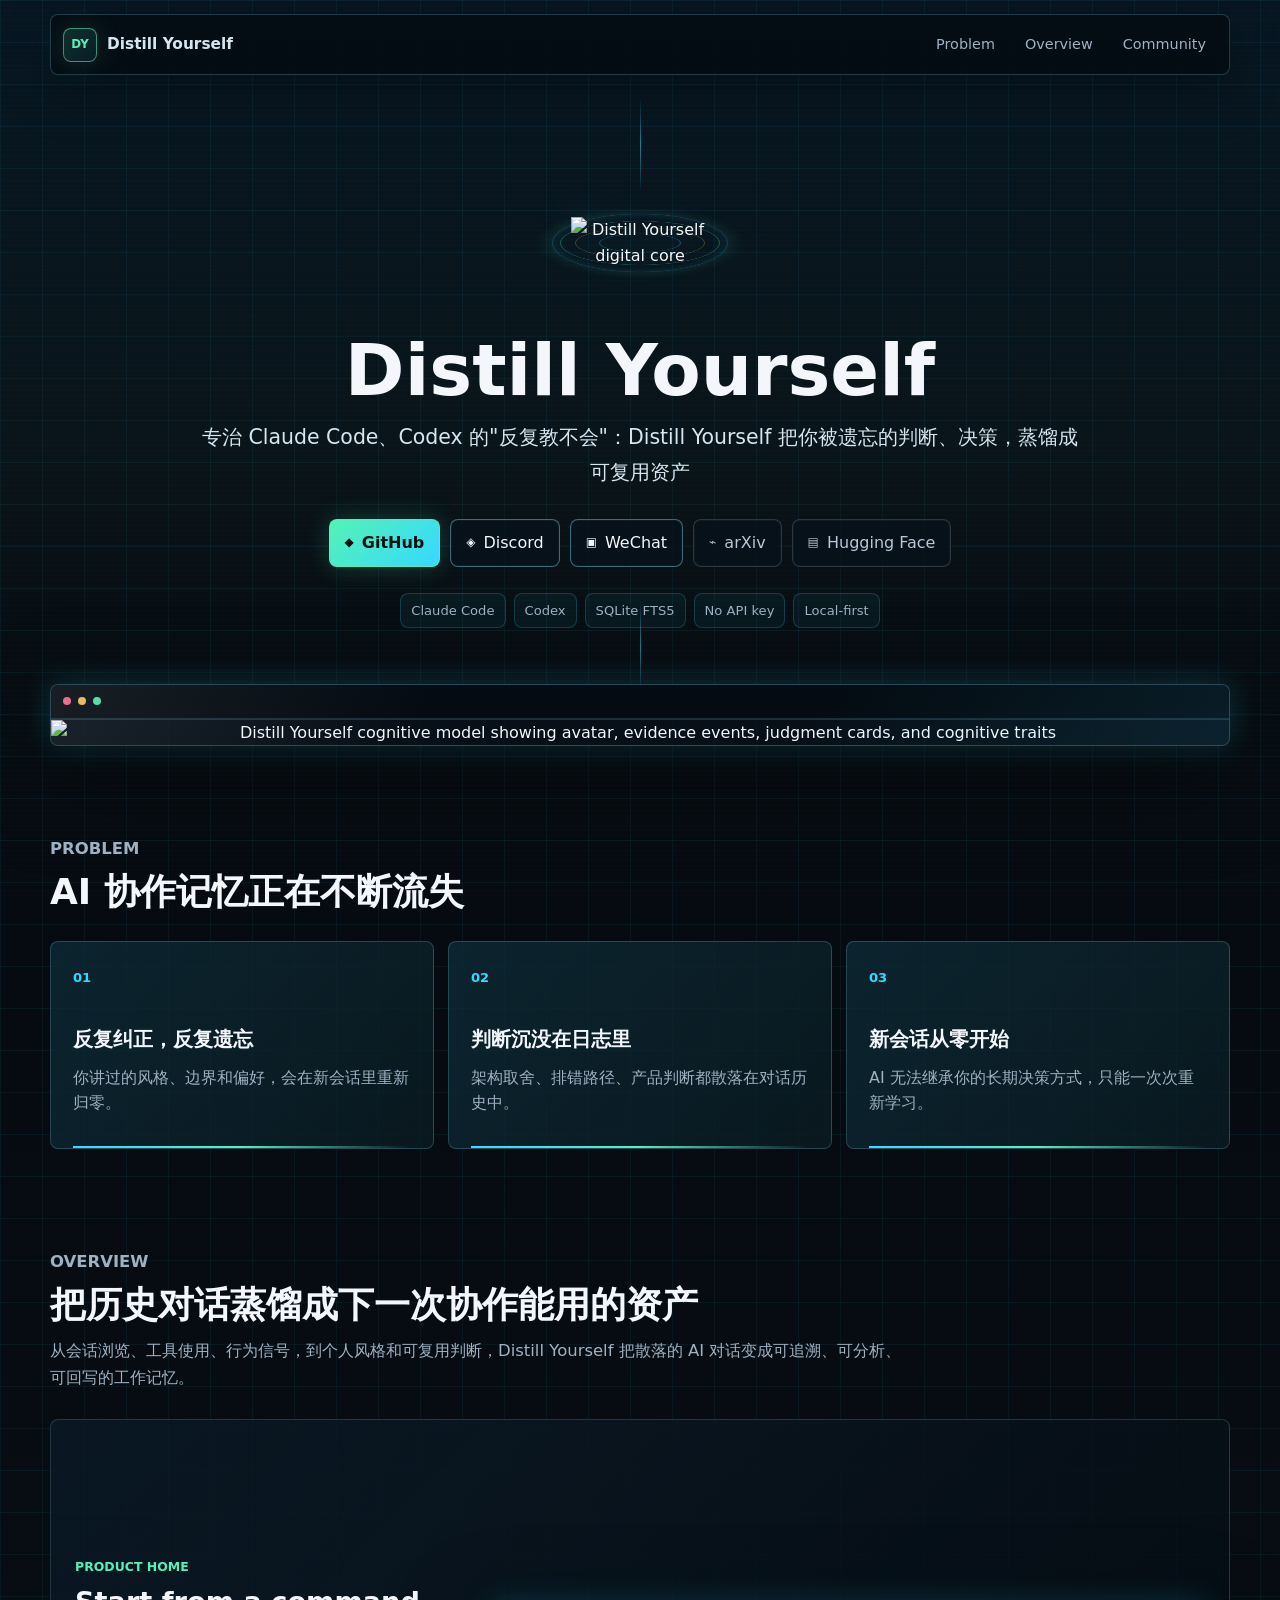
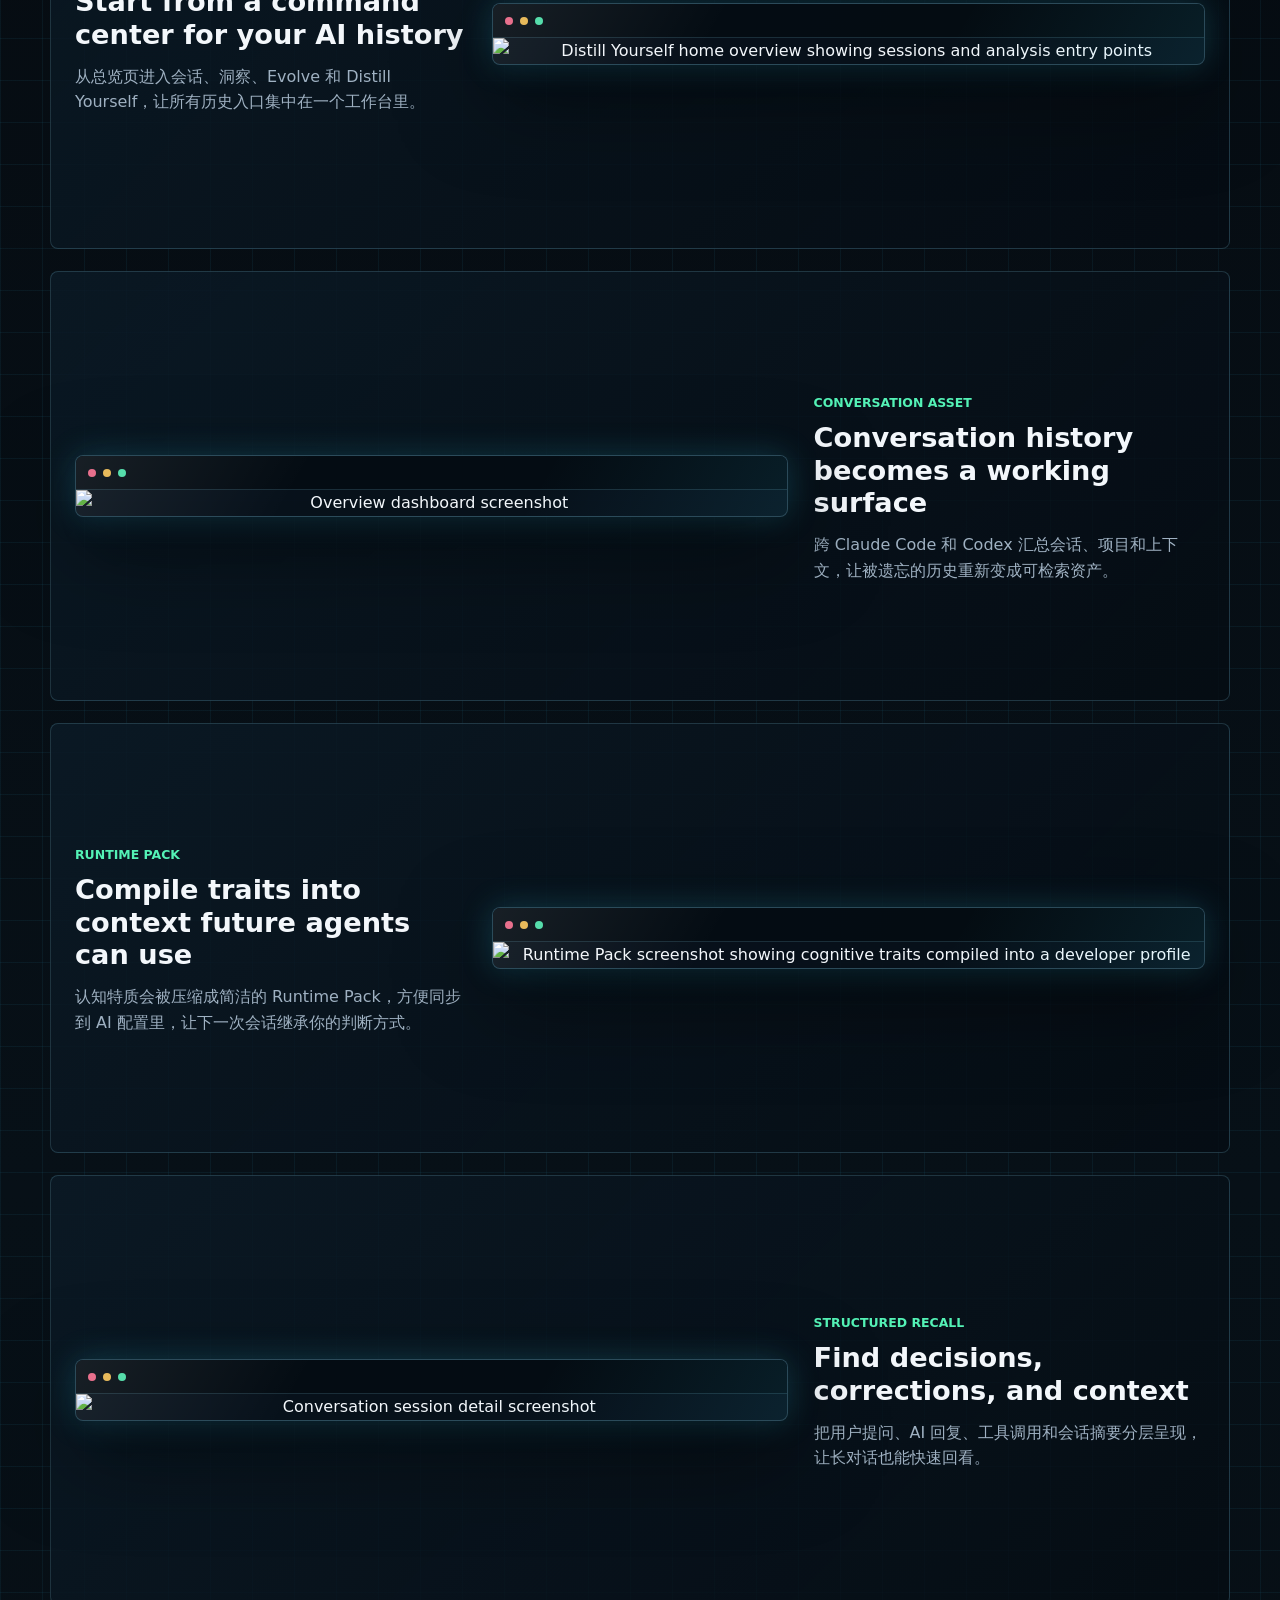
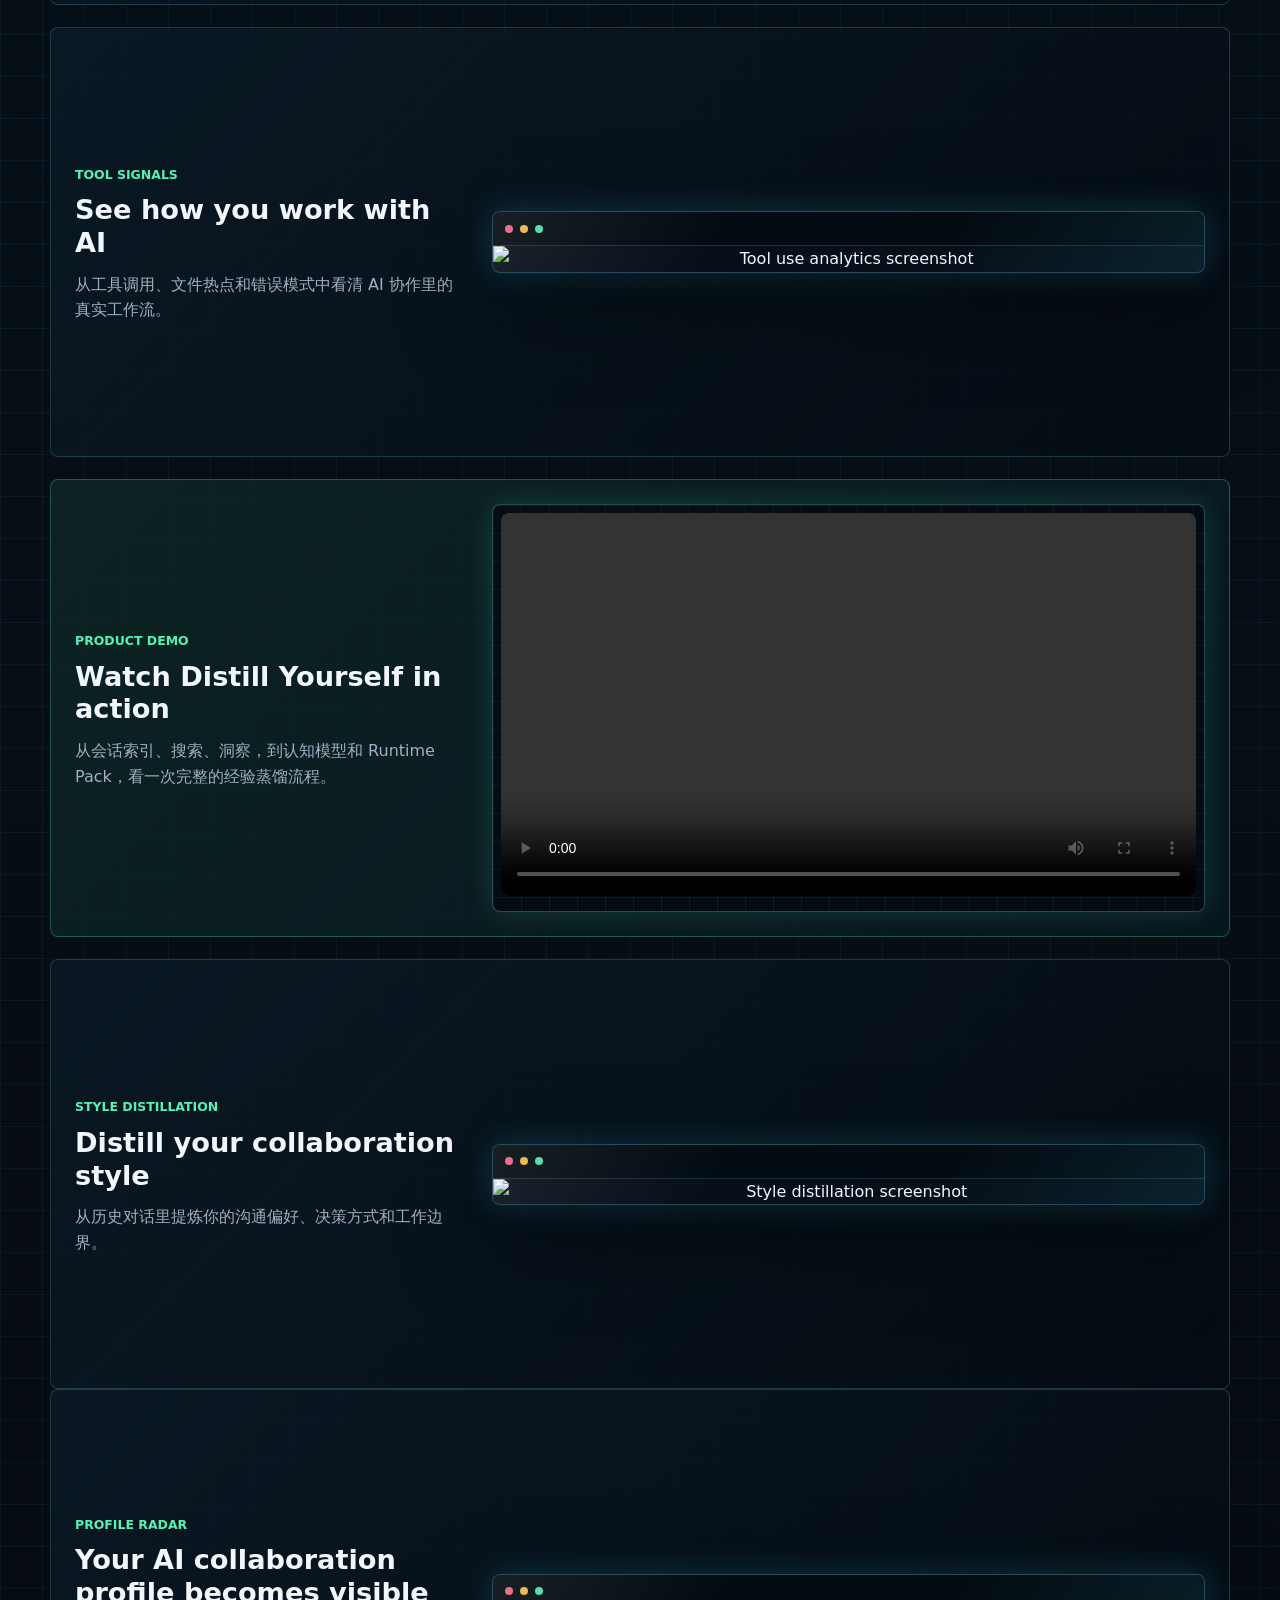
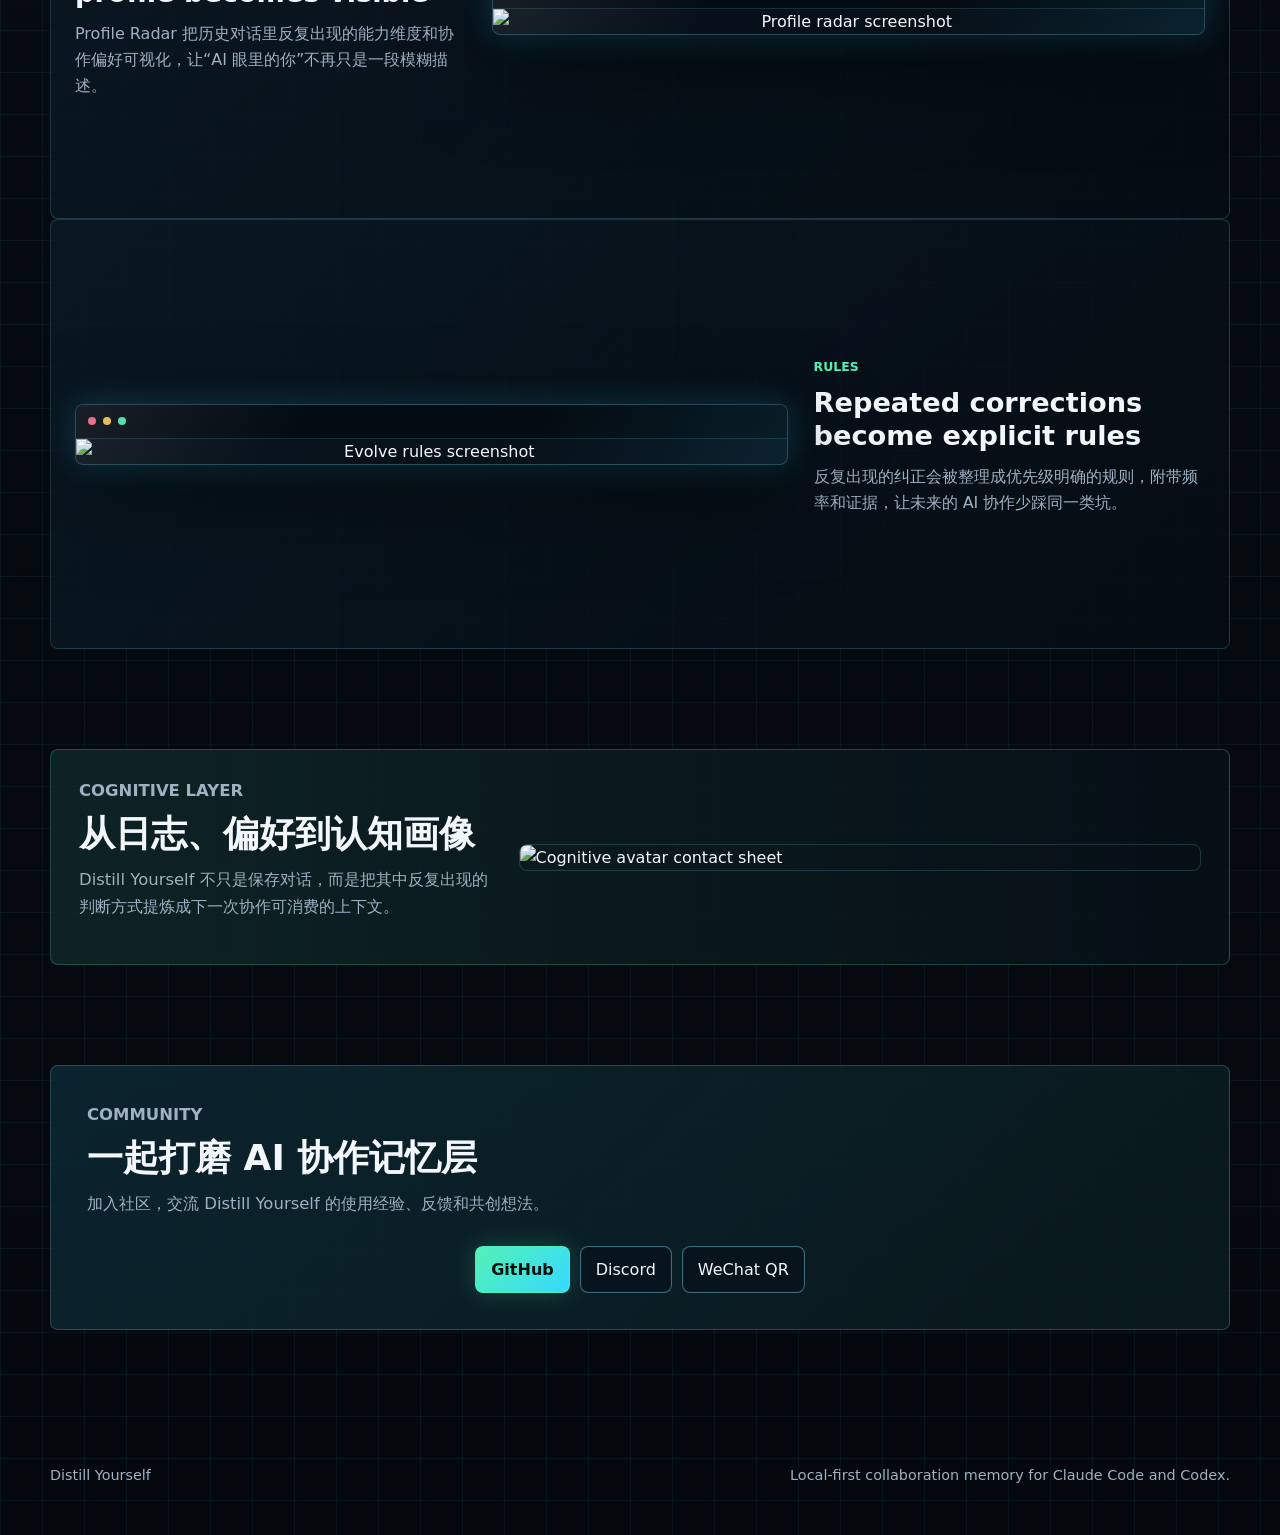
==== site/index.html @ 86263184 "project_page_with_demo" ====
<!doctype html>
<html lang="zh-CN">
<head>
  <meta charset="utf-8">
  <meta name="viewport" content="width=device-width, initial-scale=1">
  <meta name="description" content="Distill Yourself turns forgotten Claude Code and Codex conversations into reusable judgment, decisions, and collaboration memory.">
  <title>Distill Yourself</title>
  <link rel="stylesheet" href="styles.css">
</head>
<body>
  <div class="page-shell">
    <header class="site-header" aria-label="Primary navigation">
      <a class="brand-lockup" href="#top" aria-label="Distill Yourself home">
        <span class="brand-mark">DY</span>
        <span>Distill Yourself</span>
      </a>
      <nav class="nav-links" aria-label="Page sections">
        <a href="#problem">Problem</a>
        <a href="#overview">Overview</a>
        <a href="#community">Community</a>
      </nav>
    </header>

    <main id="top">
      <section class="hero-section" aria-labelledby="hero-title">
        <div class="hero-core">
          <div class="core-ring" aria-hidden="true">
            <span></span>
            <span></span>
            <span></span>
          </div>
          <img class="hero-emblem" src="assets/digital.png" alt="Distill Yourself digital core" decoding="async">
        </div>

        <h1 id="hero-title">Distill Yourself</h1>
        <p class="hero-subtitle">
          专治 Claude Code、Codex 的&quot;反复教不会&quot;：Distill Yourself 把你被遗忘的判断、决策，蒸馏成可复用资产
        </p>

        <div class="hero-actions" aria-label="Project links">
          <a class="action-btn primary" href="https://github.com/QuantaAlpha/Distill_Yourself" target="_blank" rel="noreferrer">
            <span class="btn-icon" aria-hidden="true">◆</span>
            GitHub
          </a>
          <a class="action-btn" href="https://discord.gg/KDyuer49t" target="_blank" rel="noreferrer">
            <span class="btn-icon" aria-hidden="true">◈</span>
            Discord
          </a>
          <button class="action-btn" type="button" data-open-wechat>
            <span class="btn-icon" aria-hidden="true">▣</span>
            WeChat
          </button>
          <button class="action-btn muted" type="button" data-coming-soon="arXiv">
            <span class="btn-icon" aria-hidden="true">⌁</span>
            arXiv
          </button>
          <button class="action-btn muted" type="button" data-coming-soon="Hugging Face">
            <span class="btn-icon" aria-hidden="true">▤</span>
            Hugging Face
          </button>
        </div>

        <div class="signal-tags" aria-label="Project highlights">
          <span>Claude Code</span>
          <span>Codex</span>
          <span>SQLite FTS5</span>
          <span>No API key</span>
          <span>Local-first</span>
        </div>
      </section>

      <section class="hero-preview" aria-label="Cognitive model screenshot">
        <button class="screen-frame large-screen" type="button" data-lightbox="assets/twin-cognitive-model.png" aria-label="Open cognitive model screenshot">
          <span class="window-bar" aria-hidden="true"><i></i><i></i><i></i></span>
          <img src="assets/twin-cognitive-model.png" alt="Distill Yourself cognitive model showing avatar, evidence events, judgment cards, and cognitive traits" decoding="async">
        </button>
      </section>

      <section id="problem" class="section-block problem-section" aria-labelledby="problem-title">
        <div class="section-heading">
          <p class="eyebrow">Problem</p>
          <h2 id="problem-title">AI 协作记忆正在不断流失</h2>
        </div>
        <div class="problem-grid">
          <article class="problem-card">
            <span class="card-index">01</span>
            <h3>反复纠正，反复遗忘</h3>
            <p>你讲过的风格、边界和偏好，会在新会话里重新归零。</p>
          </article>
          <article class="problem-card">
            <span class="card-index">02</span>
            <h3>判断沉没在日志里</h3>
            <p>架构取舍、排错路径、产品判断都散落在对话历史中。</p>
          </article>
          <article class="problem-card">
            <span class="card-index">03</span>
            <h3>新会话从零开始</h3>
            <p>AI 无法继承你的长期决策方式，只能一次次重新学习。</p>
          </article>
        </div>
      </section>

      <section id="overview" class="section-block overview-section" aria-labelledby="overview-title">
        <div class="section-heading wide-heading">
          <p class="eyebrow">Overview</p>
          <h2 id="overview-title">把历史对话蒸馏成下一次协作能用的资产</h2>
          <p>从会话浏览、工具使用、行为信号，到个人风格和可复用判断，Distill Yourself 把散落的 AI 对话变成可追溯、可分析、可回写的工作记忆。</p>
        </div>

        <div class="showcase-stack">
          <article class="showcase-item">
            <div class="showcase-copy">
              <span class="feature-kicker">Product Home</span>
              <h3>Start from a command center for your AI history</h3>
              <p>从总览页进入会话、洞察、Evolve 和 Distill Yourself，让所有历史入口集中在一个工作台里。</p>
            </div>
            <button class="screen-frame" type="button" data-lightbox="assets/home.png" aria-label="Open product home screenshot">
              <span class="window-bar" aria-hidden="true"><i></i><i></i><i></i></span>
              <img src="assets/home.png" alt="Distill Yourself home overview showing sessions and analysis entry points" loading="lazy" decoding="async">
            </button>
          </article>

          <article class="showcase-item reverse">
            <div class="showcase-copy">
              <span class="feature-kicker">Conversation Asset</span>
              <h3>Conversation history becomes a working surface</h3>
              <p>跨 Claude Code 和 Codex 汇总会话、项目和上下文，让被遗忘的历史重新变成可检索资产。</p>
            </div>
            <button class="screen-frame" type="button" data-lightbox="assets/overview.png" aria-label="Open overview screenshot">
              <span class="window-bar" aria-hidden="true"><i></i><i></i><i></i></span>
              <img src="assets/overview.png" alt="Overview dashboard screenshot" loading="lazy" decoding="async">
            </button>
          </article>

          <article class="showcase-item">
            <div class="showcase-copy">
              <span class="feature-kicker">Runtime Pack</span>
              <h3>Compile traits into context future agents can use</h3>
              <p>认知特质会被压缩成简洁的 Runtime Pack，方便同步到 AI 配置里，让下一次会话继承你的判断方式。</p>
            </div>
            <button class="screen-frame" type="button" data-lightbox="assets/twin-runtime-pack.png" aria-label="Open runtime pack screenshot">
              <span class="window-bar" aria-hidden="true"><i></i><i></i><i></i></span>
              <img src="assets/twin-runtime-pack.png" alt="Runtime Pack screenshot showing cognitive traits compiled into a developer profile" loading="lazy" decoding="async">
            </button>
          </article>

          <article class="showcase-item reverse">
            <div class="showcase-copy">
              <span class="feature-kicker">Structured Recall</span>
              <h3>Find decisions, corrections, and context</h3>
              <p>把用户提问、AI 回复、工具调用和会话摘要分层呈现，让长对话也能快速回看。</p>
            </div>
            <button class="screen-frame" type="button" data-lightbox="assets/session.jpg" aria-label="Open conversation session screenshot">
              <span class="window-bar" aria-hidden="true"><i></i><i></i><i></i></span>
              <img src="assets/session.jpg" alt="Conversation session detail screenshot" loading="lazy" decoding="async">
            </button>
          </article>

          <article class="showcase-item">
            <div class="showcase-copy">
              <span class="feature-kicker">Tool Signals</span>
              <h3>See how you work with AI</h3>
              <p>从工具调用、文件热点和错误模式中看清 AI 协作里的真实工作流。</p>
            </div>
            <button class="screen-frame" type="button" data-lightbox="assets/tool_use.png" aria-label="Open tool use screenshot">
              <span class="window-bar" aria-hidden="true"><i></i><i></i><i></i></span>
              <img src="assets/tool_use.png" alt="Tool use analytics screenshot" loading="lazy" decoding="async">
            </button>
          </article>

          <article class="showcase-item video-showcase">
            <div class="showcase-copy">
              <span class="feature-kicker">Product Demo</span>
              <h3>Watch Distill Yourself in action</h3>
              <p>从会话索引、搜索、洞察，到认知模型和 Runtime Pack，看一次完整的经验蒸馏流程。</p>
            </div>
            <div class="video-frame" aria-label="Distill Yourself product demo video">
              <video controls preload="metadata" playsinline>
                <source src="assets/demo.mp4" type="video/mp4">
                Your browser does not support the video tag.
              </video>
            </div>
          </article>

          <article class="showcase-item">
            <div class="showcase-copy">
              <span class="feature-kicker">Style Distillation</span>
              <h3>Distill your collaboration style</h3>
              <p>从历史对话里提炼你的沟通偏好、决策方式和工作边界。</p>
            </div>
            <button class="screen-frame" type="button" data-lightbox="assets/style.png" aria-label="Open style screenshot">
              <span class="window-bar" aria-hidden="true"><i></i><i></i><i></i></span>
              <img src="assets/style.png" alt="Style distillation screenshot" loading="lazy" decoding="async">
            </button>
          </article>
        </div>

          <article class="showcase-item">
            <div class="showcase-copy">
              <span class="feature-kicker">Profile Radar</span>
              <h3>Your AI collaboration profile becomes visible</h3>
              <p>Profile Radar 把历史对话里反复出现的能力维度和协作偏好可视化，让“AI 眼里的你”不再只是一段模糊描述。</p>
            </div>
            <button class="screen-frame" type="button" data-lightbox="assets/profile-radar.png" aria-label="Open profile radar screenshot">
              <span class="window-bar" aria-hidden="true"><i></i><i></i><i></i></span>
              <img src="assets/profile-radar.png" alt="Profile radar screenshot" loading="lazy" decoding="async">
            </button>
          </article>

          <article class="showcase-item reverse">
            <div class="showcase-copy">
              <span class="feature-kicker">Rules</span>
              <h3>Repeated corrections become explicit rules</h3>
              <p>反复出现的纠正会被整理成优先级明确的规则，附带频率和证据，让未来的 AI 协作少踩同一类坑。</p>
            </div>
            <button class="screen-frame" type="button" data-lightbox="assets/evolve-rules.png" aria-label="Open evolve rules screenshot">
              <span class="window-bar" aria-hidden="true"><i></i><i></i><i></i></span>
              <img src="assets/evolve-rules.png" alt="Evolve rules screenshot" loading="lazy" decoding="async">
            </button>
          </article>
      </section>

      <section class="section-block cognitive-strip" aria-label="Cognitive model visual strip">
        <div class="strip-copy">
          <p class="eyebrow">Cognitive Layer</p>
          <h2>从日志、偏好到认知画像</h2>
          <p>Distill Yourself 不只是保存对话，而是把其中反复出现的判断方式提炼成下一次协作可消费的上下文。</p>
        </div>
        <img src="assets/persona-contact-sheet.png" alt="Cognitive avatar contact sheet" loading="lazy" decoding="async">
      </section>

      <section id="community" class="section-block community-section" aria-labelledby="community-title">
        <div class="section-heading">
          <p class="eyebrow">Community</p>
          <h2 id="community-title">一起打磨 AI 协作记忆层</h2>
          <p>加入社区，交流 Distill Yourself 的使用经验、反馈和共创想法。</p>
        </div>
        <div class="community-actions">
          <a class="action-btn primary" href="https://github.com/QuantaAlpha/Distill_Yourself" target="_blank" rel="noreferrer">GitHub</a>
          <a class="action-btn" href="https://discord.gg/KDyuer49t" target="_blank" rel="noreferrer">Discord</a>
          <button class="action-btn" type="button" data-open-wechat>WeChat QR</button>
        </div>
      </section>
    </main>

    <footer class="site-footer">
      <span>Distill Yourself</span>
      <span>Local-first collaboration memory for Claude Code and Codex.</span>
    </footer>
  </div>

  <div class="modal-backdrop" data-modal="wechat" hidden>
    <div class="modal-card" role="dialog" aria-modal="true" aria-labelledby="wechat-title">
      <button class="modal-close" type="button" data-close-modal aria-label="Close WeChat QR">×</button>
      <h2 id="wechat-title">WeChat Community</h2>
      <p>扫码加入社区，交流 Distill Yourself 的使用经验、反馈和共创想法。</p>
      <img src="assets/wechat.png" alt="WeChat community QR code" loading="lazy" decoding="async">
    </div>
  </div>

  <div class="modal-backdrop" data-modal="lightbox" hidden>
    <div class="lightbox-card" role="dialog" aria-modal="true" aria-label="Screenshot preview">
      <button class="modal-close" type="button" data-close-modal aria-label="Close preview">×</button>
      <img data-lightbox-image alt="">
    </div>
  </div>

  <div class="toast" role="status" aria-live="polite" hidden></div>

  <script src="script.js"></script>
</body>
</html>
---- site/styles.css ----
:root {
  color-scheme: dark;
  --bg: #05080d;
  --bg-2: #081119;
  --panel: rgba(8, 18, 28, 0.82);
  --panel-strong: rgba(10, 24, 36, 0.94);
  --line: rgba(142, 224, 255, 0.22);
  --line-strong: rgba(142, 224, 255, 0.42);
  --text: #f3f7fb;
  --muted: #9fb1c2;
  --soft: #d6e5ef;
  --cyan: #35d9ff;
  --green: #54f2b6;
  --amber: #ffc857;
  --blue: #66a6ff;
  --violet: #a892ff;
  --danger: #ff6f91;
  --shadow-cyan: 0 0 32px rgba(53, 217, 255, 0.22);
  --shadow-green: 0 0 28px rgba(84, 242, 182, 0.16);
}

* {
  box-sizing: border-box;
}

html {
  scroll-behavior: smooth;
}

body {
  min-height: 100vh;
  margin: 0;
  background:
    linear-gradient(rgba(53, 217, 255, 0.06) 1px, transparent 1px),
    linear-gradient(90deg, rgba(53, 217, 255, 0.06) 1px, transparent 1px),
    linear-gradient(180deg, rgba(8, 30, 46, 0.62), transparent 38rem),
    linear-gradient(180deg, var(--bg), #071017 44%, #05080d);
  background-size: 42px 42px, 42px 42px, auto, auto;
  color: var(--text);
  font-family: Inter, ui-sans-serif, system-ui, -apple-system, BlinkMacSystemFont, "Segoe UI", sans-serif;
  font-size: 16px;
  line-height: 1.6;
  letter-spacing: 0;
  overflow-x: hidden;
}

body::before {
  content: "";
  position: fixed;
  inset: 0;
  pointer-events: none;
  background:
    linear-gradient(180deg, transparent, rgba(84, 242, 182, 0.07), transparent),
    repeating-linear-gradient(180deg, rgba(255, 255, 255, 0.025) 0, rgba(255, 255, 255, 0.025) 1px, transparent 1px, transparent 5px);
  opacity: 0.42;
  mix-blend-mode: screen;
}

a {
  color: inherit;
  text-decoration: none;
}

button,
input,
textarea {
  font: inherit;
}

button {
  color: inherit;
}

img {
  display: block;
  max-width: 100%;
}

.page-shell {
  position: relative;
  width: min(1180px, calc(100% - 40px));
  margin: 0 auto;
}

.site-header {
  position: sticky;
  top: 14px;
  z-index: 20;
  display: flex;
  align-items: center;
  justify-content: space-between;
  gap: 18px;
  min-height: 58px;
  margin: 14px 0 22px;
  padding: 10px 12px;
  border: 1px solid var(--line);
  border-radius: 8px;
  background: rgba(4, 10, 16, 0.76);
  box-shadow: 0 18px 50px rgba(0, 0, 0, 0.28);
  backdrop-filter: blur(18px);
}

.brand-lockup {
  display: inline-flex;
  align-items: center;
  gap: 10px;
  min-width: 0;
  color: var(--soft);
  font-size: 0.96rem;
  font-weight: 700;
}

.brand-mark {
  display: inline-grid;
  place-items: center;
  width: 34px;
  height: 34px;
  border: 1px solid rgba(84, 242, 182, 0.55);
  border-radius: 8px;
  color: var(--green);
  background: linear-gradient(135deg, rgba(84, 242, 182, 0.16), rgba(53, 217, 255, 0.08));
  box-shadow: var(--shadow-green);
  font-size: 0.74rem;
}

.nav-links {
  display: flex;
  align-items: center;
  justify-content: flex-end;
  gap: 8px;
  flex-wrap: wrap;
}

.nav-links a {
  padding: 7px 10px;
  border: 1px solid transparent;
  border-radius: 8px;
  color: var(--muted);
  font-size: 0.9rem;
}

.nav-links a:hover,
.nav-links a:focus-visible {
  color: var(--text);
  border-color: var(--line);
  background: rgba(53, 217, 255, 0.08);
  outline: none;
}

.hero-section {
  position: relative;
  display: grid;
  justify-items: center;
  padding: 68px 0 34px;
  text-align: center;
}

.hero-section::before,
.hero-section::after {
  content: "";
  position: absolute;
  left: 50%;
  width: 1px;
  height: 96px;
  background: linear-gradient(180deg, transparent, var(--cyan), transparent);
  opacity: 0.55;
}

.hero-section::before {
  top: 0;
}

.hero-section::after {
  bottom: -34px;
}

.hero-core {
  position: relative;
  display: grid;
  place-items: center;
  width: 176px;
  height: 156px;
  margin-bottom: 14px;
}

.core-ring,
.core-ring span {
  position: absolute;
  inset: 0;
  border: 1px solid rgba(53, 217, 255, 0.24);
  border-radius: 50%;
}

.core-ring {
  transform: rotateX(68deg);
  box-shadow: inset 0 0 18px rgba(53, 217, 255, 0.14), 0 0 24px rgba(84, 242, 182, 0.16);
}

.core-ring span:nth-child(1) {
  inset: 18px 7px;
  border-color: rgba(84, 242, 182, 0.3);
}

.core-ring span:nth-child(2) {
  inset: 36px 22px;
  border-color: rgba(255, 200, 87, 0.24);
}

.core-ring span:nth-child(3) {
  inset: 52px 46px;
  border-color: rgba(53, 217, 255, 0.34);
}

.hero-emblem {
  position: relative;
  z-index: 2;
  width: 138px;
  height: auto;
  filter: drop-shadow(0 0 20px rgba(53, 217, 255, 0.22));
}

.eyebrow,
.feature-kicker {
  margin: 0;
  color: var(--green);
  font-size: 0.78rem;
  font-weight: 800;
  text-transform: uppercase;
}

h1,
h2,
h3,
p {
  margin-top: 0;
}

h1 {
  max-width: 980px;
  margin-bottom: 14px;
  font-size: 4.5rem;
  line-height: 0.98;
  font-weight: 850;
  letter-spacing: 0;
}

.hero-subtitle {
  width: min(880px, 100%);
  margin: 0 auto 28px;
  color: var(--soft);
  font-size: 1.28rem;
  line-height: 1.75;
}

.hero-actions,
.community-actions {
  display: flex;
  justify-content: center;
  gap: 10px;
  flex-wrap: wrap;
  width: 100%;
}

.action-btn {
  display: inline-flex;
  align-items: center;
  justify-content: center;
  gap: 8px;
  min-height: 44px;
  padding: 10px 15px;
  border: 1px solid var(--line-strong);
  border-radius: 8px;
  background: rgba(8, 18, 28, 0.74);
  color: var(--text);
  box-shadow: 0 0 0 1px rgba(255, 255, 255, 0.03) inset;
  cursor: pointer;
  transition: transform 160ms ease, border-color 160ms ease, background 160ms ease, box-shadow 160ms ease;
}

.action-btn:hover,
.action-btn:focus-visible {
  transform: translateY(-1px);
  border-color: rgba(84, 242, 182, 0.72);
  background: rgba(12, 31, 43, 0.92);
  box-shadow: var(--shadow-cyan);
  outline: none;
}

.action-btn.primary {
  border-color: rgba(84, 242, 182, 0.72);
  color: #04110d;
  background: linear-gradient(135deg, var(--green), var(--cyan));
  box-shadow: 0 0 24px rgba(84, 242, 182, 0.22);
  font-weight: 800;
}

.action-btn.muted {
  color: #b8c8d6;
  border-color: rgba(159, 177, 194, 0.24);
}

.btn-icon {
  color: currentColor;
  font-size: 0.75rem;
}

.signal-tags {
  display: flex;
  justify-content: center;
  gap: 8px;
  flex-wrap: wrap;
  margin-top: 26px;
}

.signal-tags span {
  padding: 6px 10px;
  border: 1px solid rgba(53, 217, 255, 0.2);
  border-radius: 8px;
  color: var(--muted);
  background: rgba(53, 217, 255, 0.05);
  font-size: 0.82rem;
}

.hero-preview {
  position: relative;
  margin: 22px auto 90px;
}

.screen-frame {
  position: relative;
  display: block;
  width: 100%;
  padding: 0;
  overflow: hidden;
  border: 1px solid rgba(142, 224, 255, 0.28);
  border-radius: 8px;
  background: var(--panel);
  box-shadow: 0 28px 90px rgba(0, 0, 0, 0.52), var(--shadow-cyan);
  cursor: zoom-in;
}

.screen-frame::before {
  content: "";
  position: absolute;
  inset: 0;
  z-index: 1;
  pointer-events: none;
  background: linear-gradient(120deg, rgba(255, 255, 255, 0.08), transparent 32%, transparent 64%, rgba(53, 217, 255, 0.09));
}

.screen-frame img {
  width: 100%;
  height: auto;
}

.large-screen img {
  border-top: 1px solid rgba(142, 224, 255, 0.16);
}

.window-bar {
  display: flex;
  align-items: center;
  gap: 7px;
  height: 34px;
  padding: 0 12px;
  border-bottom: 1px solid rgba(142, 224, 255, 0.16);
  background: rgba(4, 12, 18, 0.9);
}

.window-bar i {
  width: 8px;
  height: 8px;
  border-radius: 50%;
  background: var(--danger);
  opacity: 0.9;
}

.window-bar i:nth-child(2) {
  background: var(--amber);
}

.window-bar i:nth-child(3) {
  background: var(--green);
}

.section-block {
  position: relative;
  margin-bottom: 100px;
}

.section-heading {
  max-width: 760px;
  margin-bottom: 28px;
}

.section-heading.wide-heading {
  max-width: 860px;
}

.section-heading h2,
.strip-copy h2 {
  margin: 8px 0 12px;
  color: var(--text);
  font-size: 2.25rem;
  line-height: 1.18;
  letter-spacing: 0;
}

.section-heading p,
.strip-copy p {
  color: var(--muted);
  font-size: 1.03rem;
}

.problem-grid {
  display: grid;
  grid-template-columns: repeat(3, minmax(0, 1fr));
  gap: 14px;
}

.problem-card {
  position: relative;
  min-height: 208px;
  padding: 22px;
  border: 1px solid var(--line);
  border-radius: 8px;
  background:
    linear-gradient(135deg, rgba(53, 217, 255, 0.1), rgba(84, 242, 182, 0.04)),
    rgba(8, 18, 28, 0.74);
  overflow: hidden;
}

.problem-card::after {
  content: "";
  position: absolute;
  left: 22px;
  right: 22px;
  bottom: 0;
  height: 2px;
  background: linear-gradient(90deg, var(--cyan), var(--green), transparent);
}

.card-index {
  color: var(--cyan);
  font-size: 0.82rem;
  font-weight: 900;
}

.problem-card h3 {
  margin: 38px 0 12px;
  color: var(--text);
  font-size: 1.24rem;
  line-height: 1.25;
}

.problem-card p {
  margin: 0;
  color: var(--muted);
}

.showcase-stack {
  display: grid;
  gap: 22px;
}

.showcase-item {
  display: grid;
  grid-template-columns: minmax(260px, 0.78fr) minmax(0, 1.42fr);
  align-items: center;
  gap: 26px;
  min-height: 430px;
  padding: 24px;
  border: 1px solid rgba(142, 224, 255, 0.18);
  border-radius: 8px;
  background: linear-gradient(135deg, rgba(11, 26, 38, 0.86), rgba(5, 12, 19, 0.78));
}

.showcase-item.reverse {
  grid-template-columns: minmax(0, 1.42fr) minmax(260px, 0.78fr);
}

.showcase-item.reverse .showcase-copy {
  order: 2;
}

.showcase-item.reverse .screen-frame {
  order: 1;
}

.showcase-copy h3 {
  margin: 8px 0 12px;
  color: var(--text);
  font-size: 1.7rem;
  line-height: 1.2;
  letter-spacing: 0;
}

.showcase-copy p {
  margin: 0;
  color: var(--muted);
  font-size: 1rem;
}

.video-frame {
  position: relative;
  aspect-ratio: 16 / 9;
  border: 1px solid rgba(142, 224, 255, 0.28);
  border-radius: 8px;
  padding: 8px;
  background:
    linear-gradient(rgba(53, 217, 255, 0.08) 1px, transparent 1px),
    linear-gradient(90deg, rgba(53, 217, 255, 0.08) 1px, transparent 1px),
    rgba(4, 10, 16, 0.82);
  background-size: 28px 28px, 28px 28px, auto;
  box-shadow: var(--shadow-green);
}

.video-frame video {
  width: 100%;
  height: 100%;
  border-radius: 8px;
  background: #000;
  object-fit: contain;
}

.video-showcase {
  border-color: rgba(84, 242, 182, 0.28);
  background:
    linear-gradient(135deg, rgba(84, 242, 182, 0.1), rgba(53, 217, 255, 0.05)),
    rgba(5, 12, 19, 0.86);
}

.cognitive-strip {
  display: grid;
  grid-template-columns: minmax(0, 0.75fr) minmax(0, 1.25fr);
  align-items: center;
  gap: 30px;
  padding: 28px;
  border: 1px solid rgba(84, 242, 182, 0.24);
  border-radius: 8px;
  background:
    linear-gradient(90deg, rgba(84, 242, 182, 0.09), transparent),
    rgba(7, 16, 24, 0.86);
}

.cognitive-strip img {
  width: 100%;
  border: 1px solid rgba(142, 224, 255, 0.18);
  border-radius: 8px;
}

.community-section {
  padding: 36px;
  border: 1px solid rgba(142, 224, 255, 0.22);
  border-radius: 8px;
  background:
    linear-gradient(135deg, rgba(53, 217, 255, 0.12), rgba(84, 242, 182, 0.06)),
    rgba(5, 12, 19, 0.88);
}

.site-footer {
  display: flex;
  justify-content: space-between;
  gap: 16px;
  flex-wrap: wrap;
  padding: 34px 0 48px;
  color: var(--muted);
  font-size: 0.9rem;
}

.modal-backdrop {
  position: fixed;
  inset: 0;
  z-index: 80;
  display: grid;
  place-items: center;
  padding: 22px;
  background: rgba(2, 6, 10, 0.82);
  backdrop-filter: blur(14px);
}

.modal-backdrop[hidden] {
  display: none;
}

.modal-card,
.lightbox-card {
  position: relative;
  width: min(420px, 100%);
  max-height: calc(100vh - 44px);
  padding: 24px;
  border: 1px solid rgba(142, 224, 255, 0.35);
  border-radius: 8px;
  background: var(--panel-strong);
  box-shadow: 0 30px 90px rgba(0, 0, 0, 0.62), var(--shadow-cyan);
  overflow: auto;
}

.modal-card h2 {
  margin: 0 44px 8px 0;
  font-size: 1.4rem;
}

.modal-card p {
  color: var(--muted);
}

.modal-card img {
  width: min(260px, 100%);
  margin: 18px auto 0;
  border-radius: 8px;
}

.lightbox-card {
  width: min(1120px, 100%);
  padding: 14px;
}

.lightbox-card img {
  width: 100%;
  max-height: calc(100vh - 96px);
  object-fit: contain;
  border-radius: 8px;
}

.modal-close {
  position: absolute;
  top: 12px;
  right: 12px;
  display: grid;
  place-items: center;
  width: 34px;
  height: 34px;
  border: 1px solid rgba(142, 224, 255, 0.25);
  border-radius: 8px;
  background: rgba(255, 255, 255, 0.04);
  cursor: pointer;
}

.modal-close:hover,
.modal-close:focus-visible {
  border-color: var(--green);
  outline: none;
}

.toast {
  position: fixed;
  right: 22px;
  bottom: 22px;
  z-index: 100;
  max-width: min(360px, calc(100% - 44px));
  padding: 12px 14px;
  border: 1px solid rgba(84, 242, 182, 0.35);
  border-radius: 8px;
  background: rgba(5, 16, 22, 0.96);
  color: var(--soft);
  box-shadow: var(--shadow-green);
}

.toast[hidden] {
  display: none;
}

@media (max-width: 980px) {
  .page-shell {
    width: min(100% - 28px, 760px);
  }

  h1 {
    font-size: 3.3rem;
  }

  .hero-subtitle {
    font-size: 1.12rem;
  }

  .problem-grid,
  .cognitive-strip,
  .showcase-item,
  .showcase-item.reverse {
    grid-template-columns: 1fr;
  }

  .showcase-item.reverse .showcase-copy,
  .showcase-item.reverse .screen-frame {
    order: initial;
  }

  .showcase-item {
    min-height: auto;
  }

}

@media (max-width: 680px) {
  body {
    font-size: 15px;
  }

  .page-shell {
    width: min(100% - 20px, 520px);
  }

  .site-header {
    position: relative;
    top: auto;
    align-items: flex-start;
    flex-direction: column;
  }

  .nav-links {
    width: 100%;
    justify-content: flex-start;
  }

  .hero-section {
    padding-top: 34px;
  }

  .hero-core {
    width: 142px;
    height: 126px;
  }

  .hero-emblem {
    width: 112px;
  }

  h1 {
    font-size: 2.55rem;
  }

  .hero-subtitle {
    font-size: 1rem;
    line-height: 1.68;
  }

  .action-btn {
    width: 100%;
  }

  .hero-preview {
    margin-bottom: 64px;
  }

  .section-block {
    margin-bottom: 68px;
  }

  .section-heading h2,
  .strip-copy h2 {
    font-size: 1.72rem;
  }

  .showcase-item,
  .community-section,
  .cognitive-strip {
    padding: 18px;
  }

  .showcase-copy h3 {
    font-size: 1.34rem;
  }
}
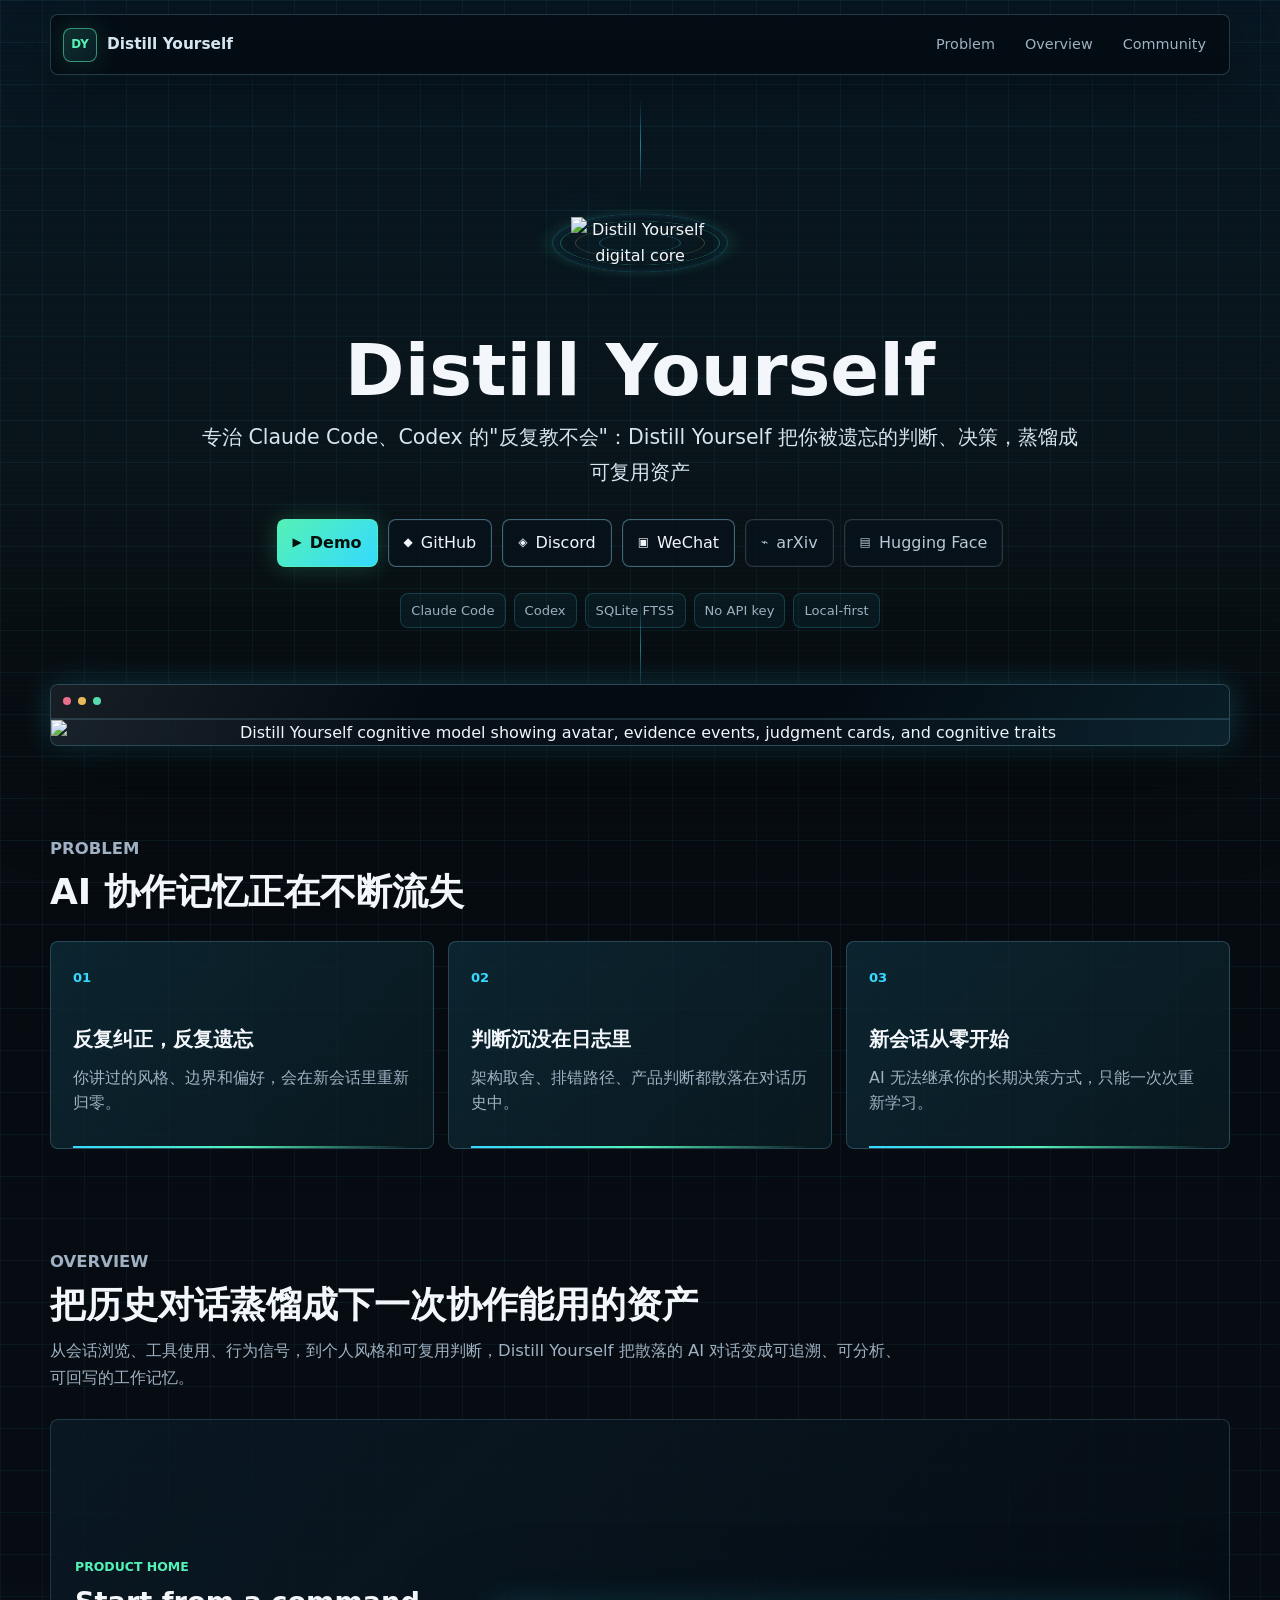
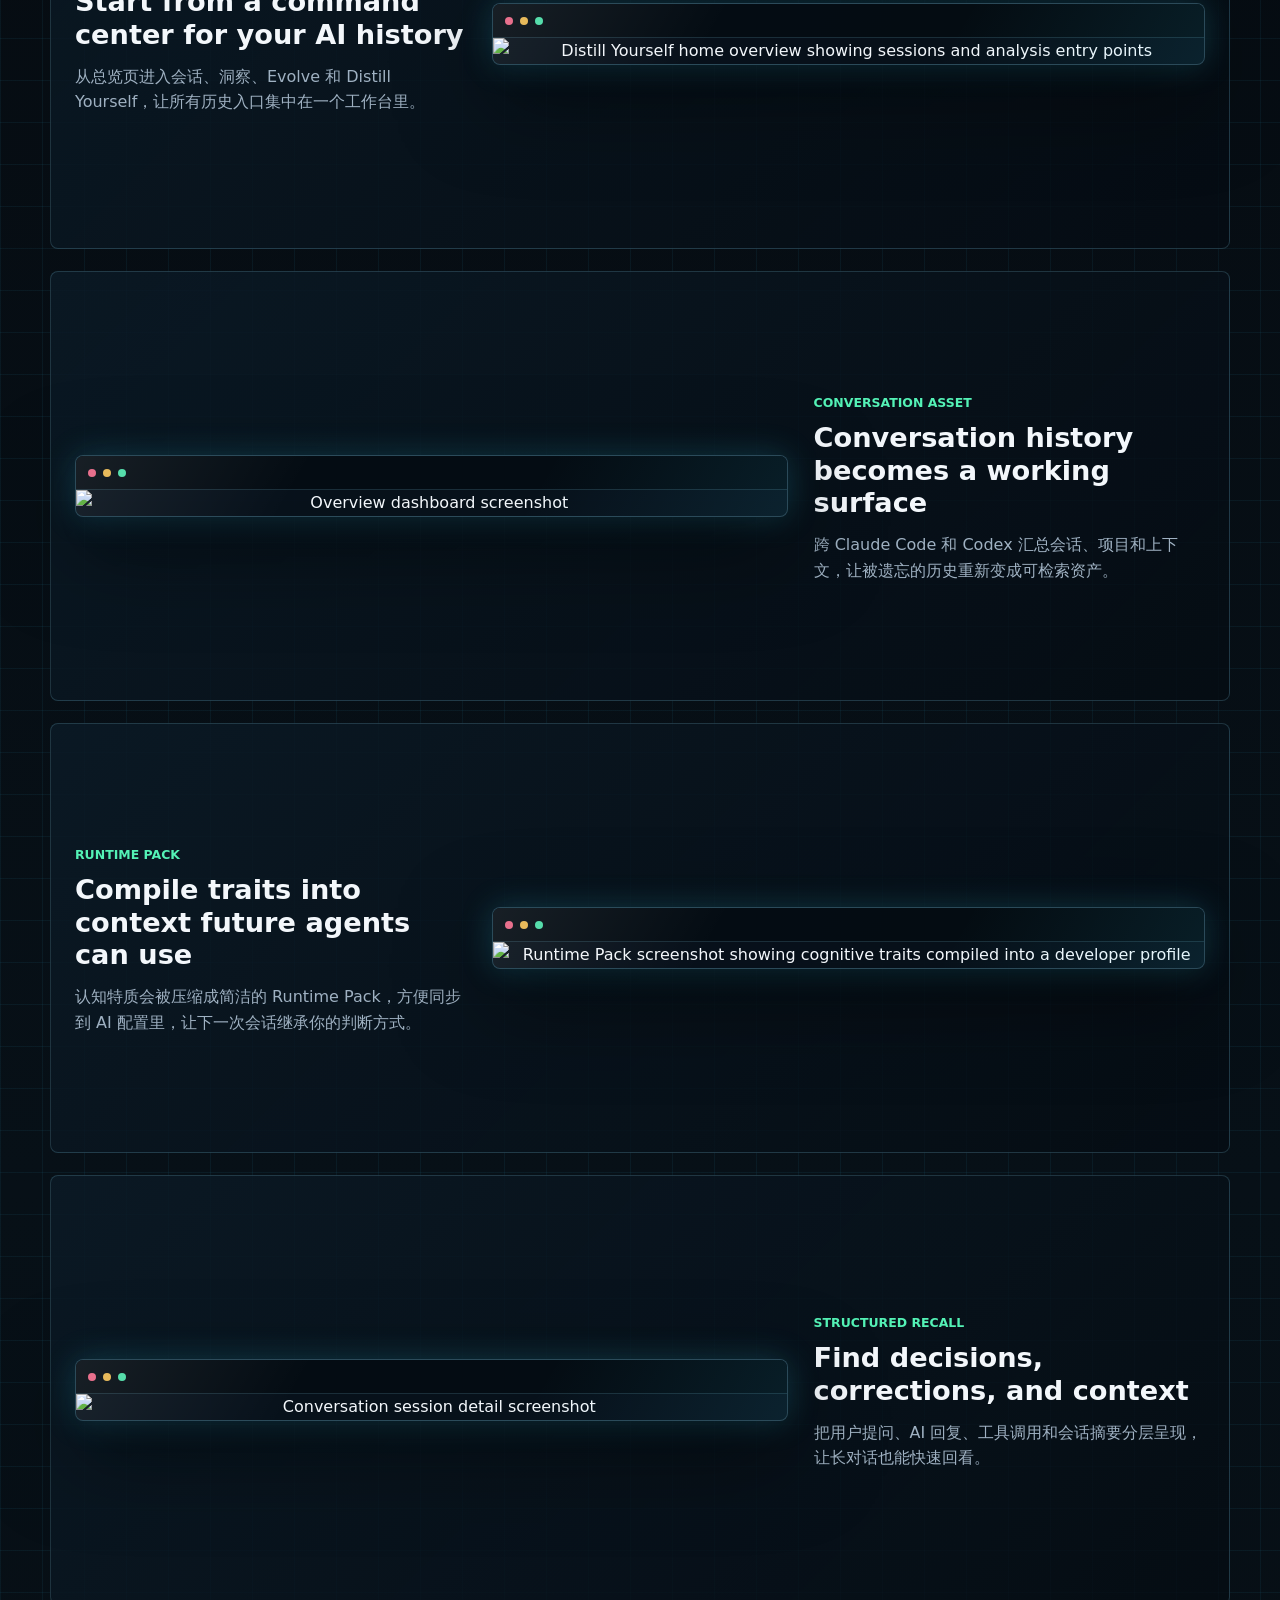
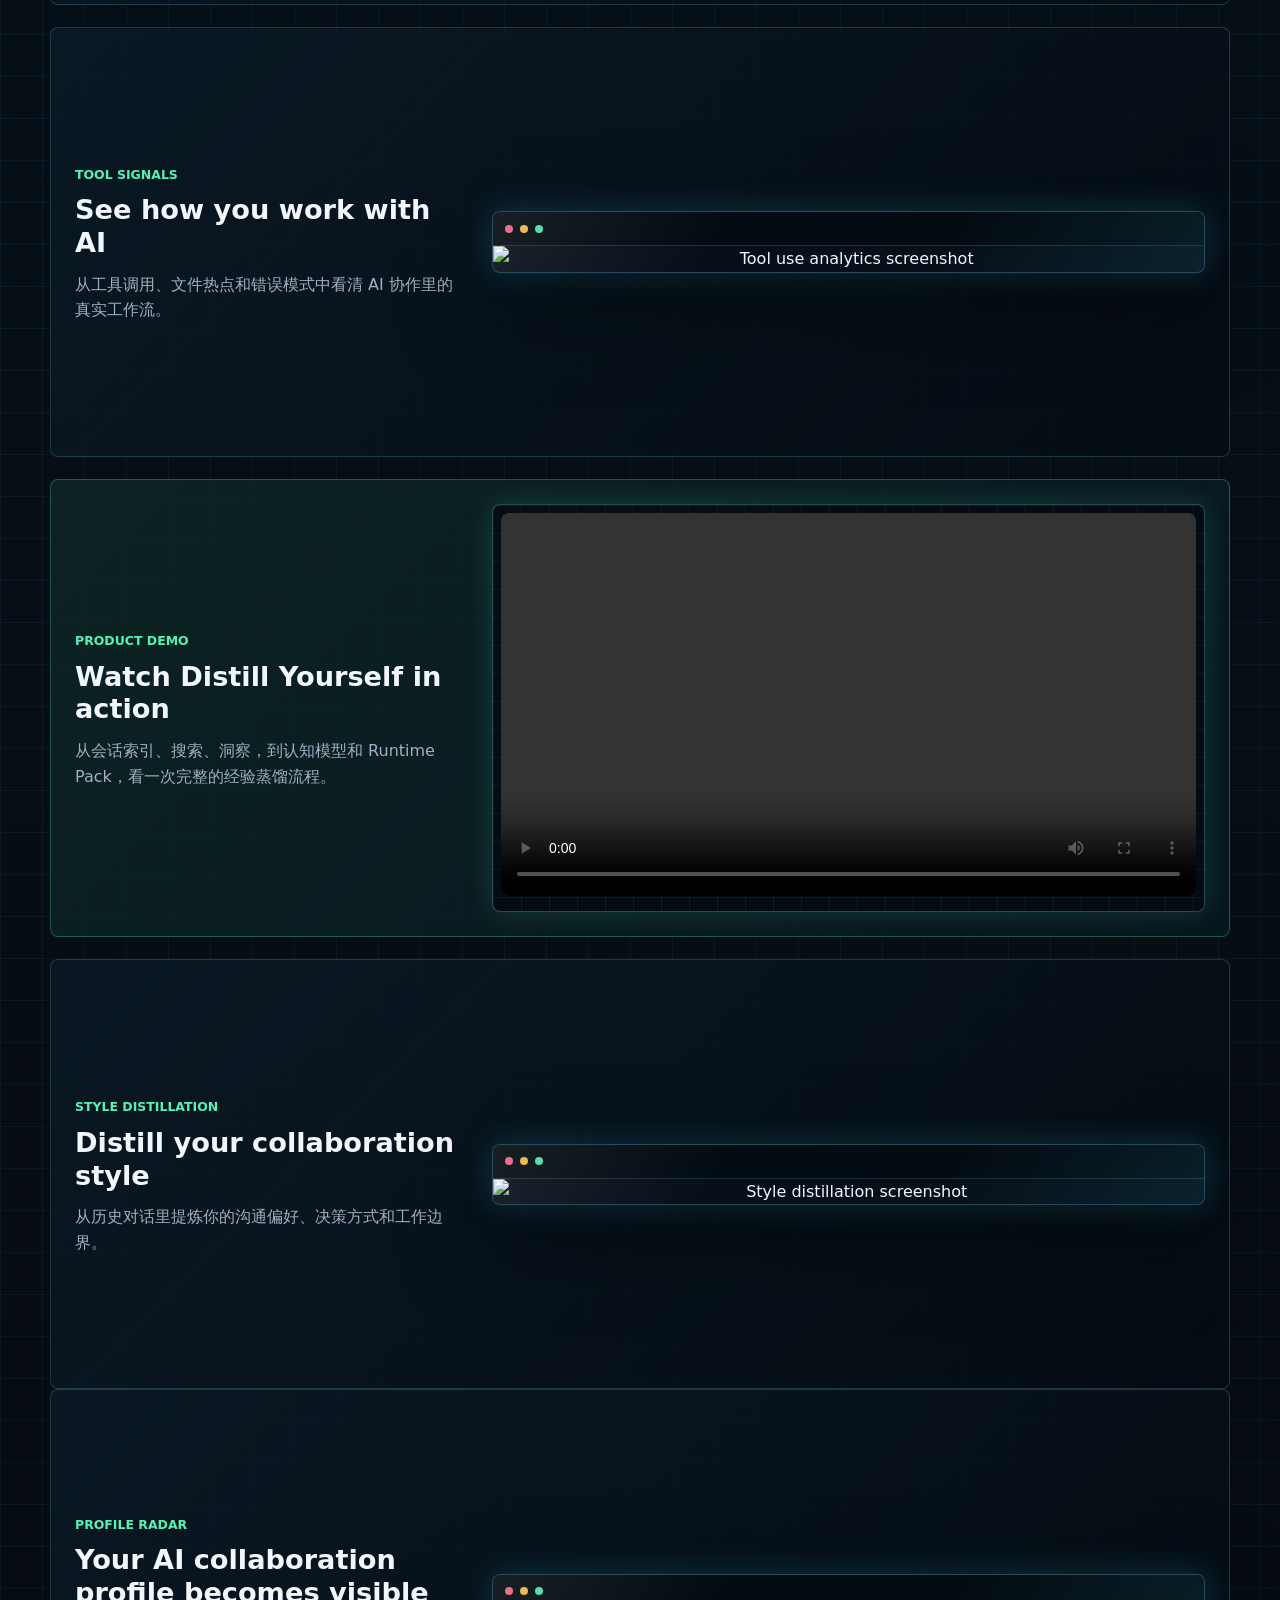
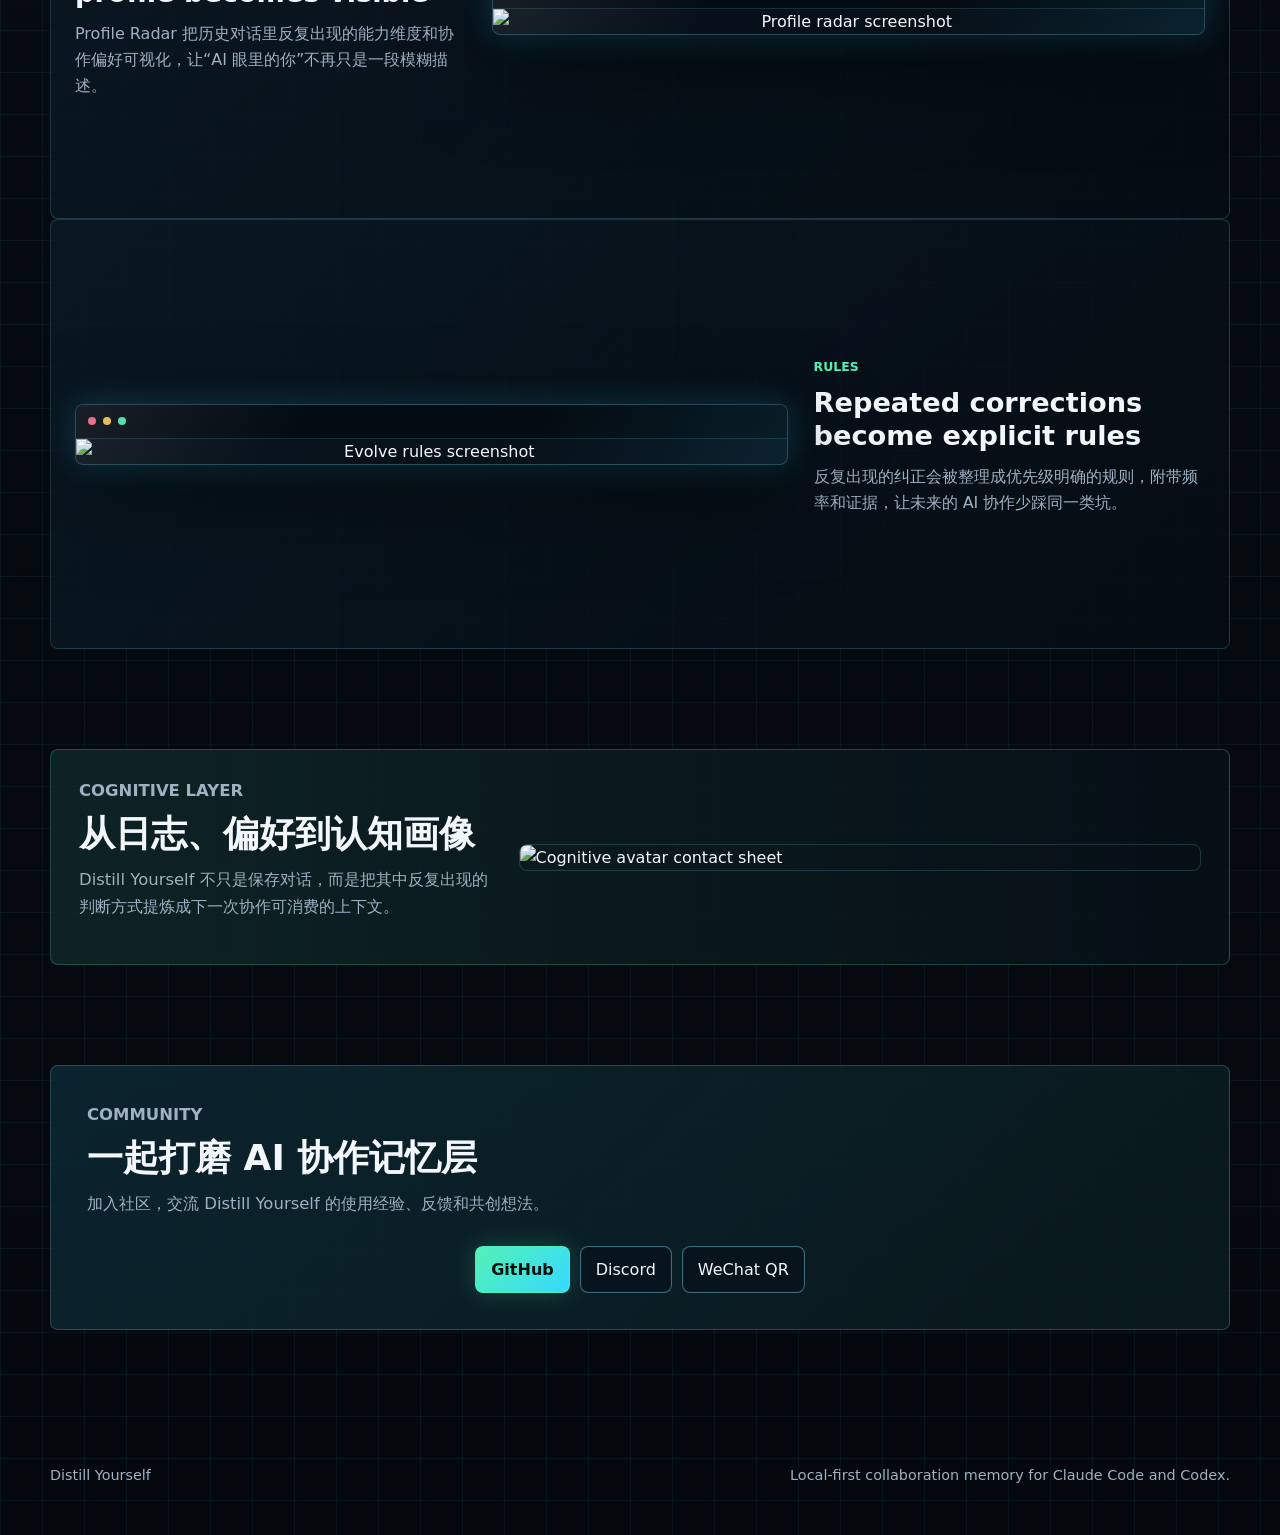
==== commit 9a108da0: "add_demo_button" ====
--- a/site/index.html
+++ b/site/index.html
@@ -38,7 +38,11 @@
         </p>
 
         <div class="hero-actions" aria-label="Project links">
-          <a class="action-btn primary" href="https://github.com/QuantaAlpha/Distill_Yourself" target="_blank" rel="noreferrer">
+          <a class="action-btn primary" href="https://quantaalpha.com/Distill-Yourself/video/" target="_blank" rel="noreferrer">
+            <span class="btn-icon" aria-hidden="true">▶</span>
+            Demo
+          </a>
+          <a class="action-btn" href="https://github.com/QuantaAlpha/Distill_Yourself" target="_blank" rel="noreferrer">
             <span class="btn-icon" aria-hidden="true">◆</span>
             GitHub
           </a>
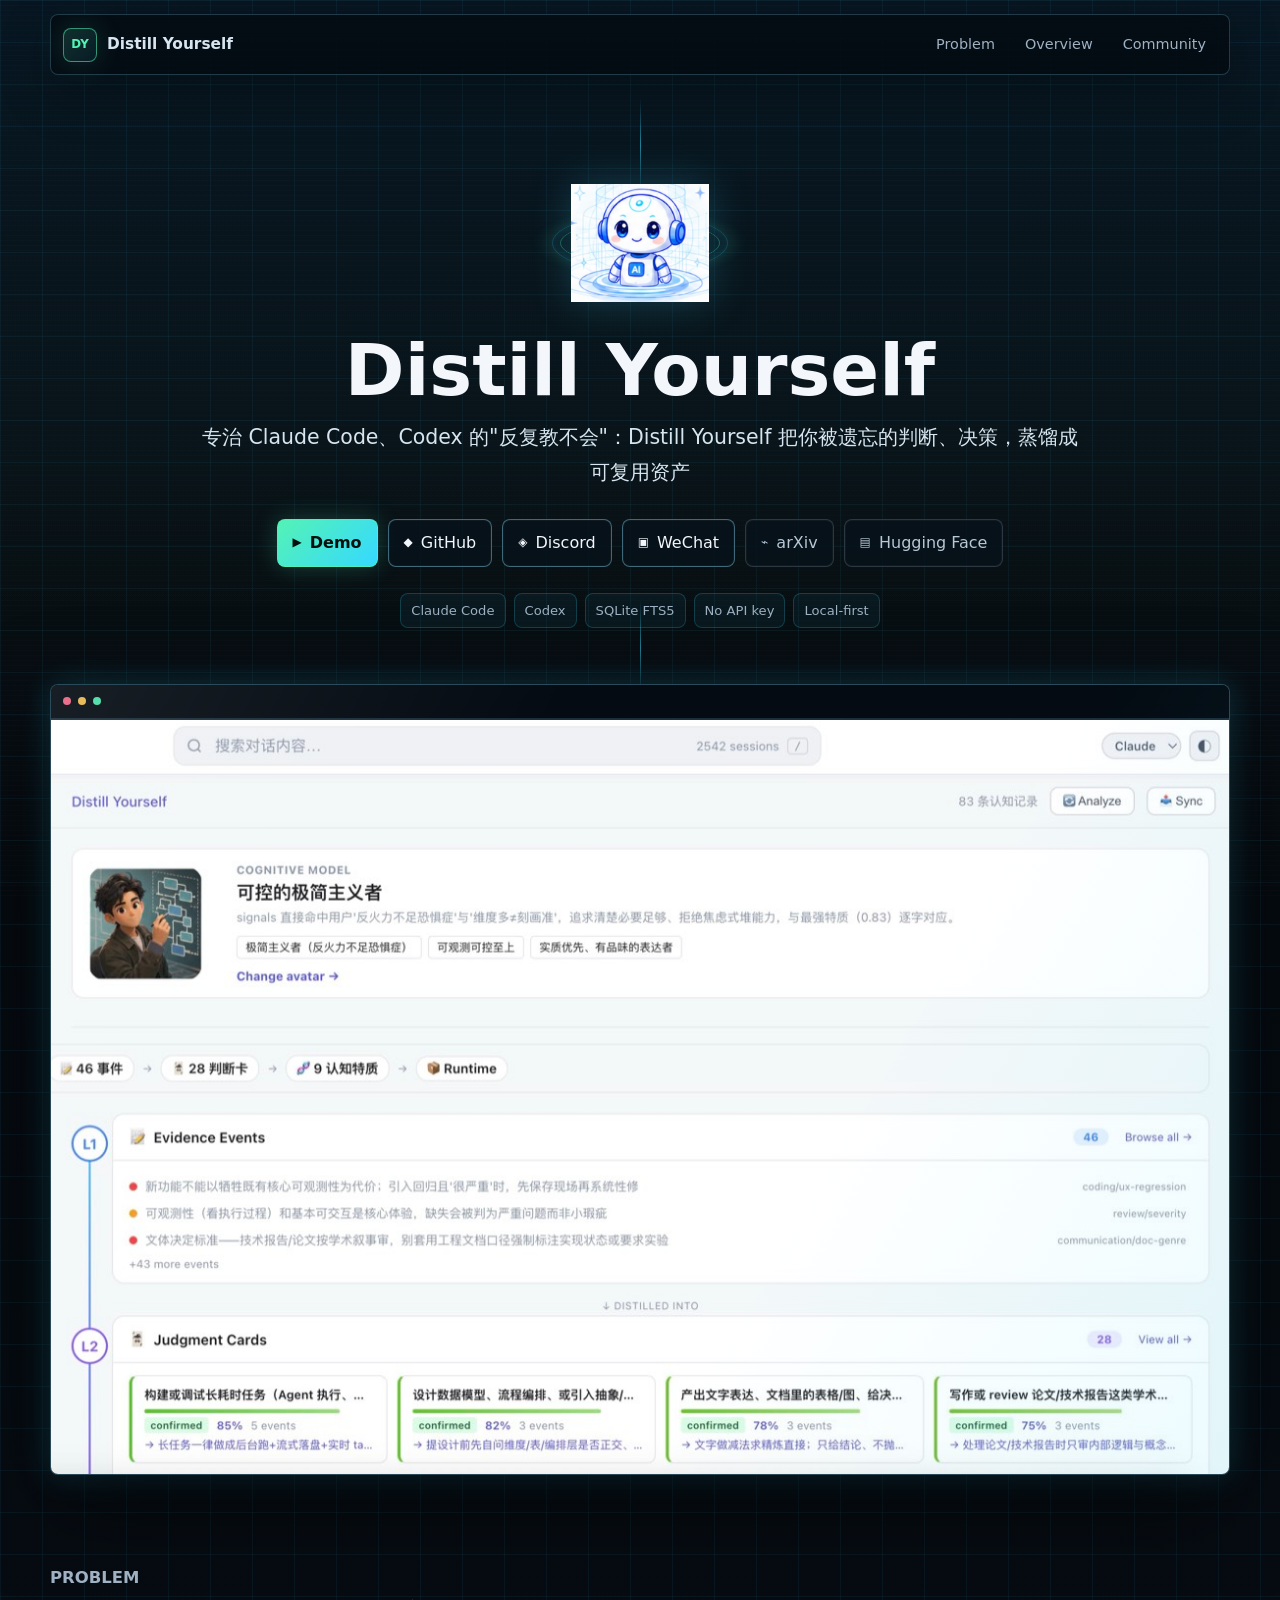
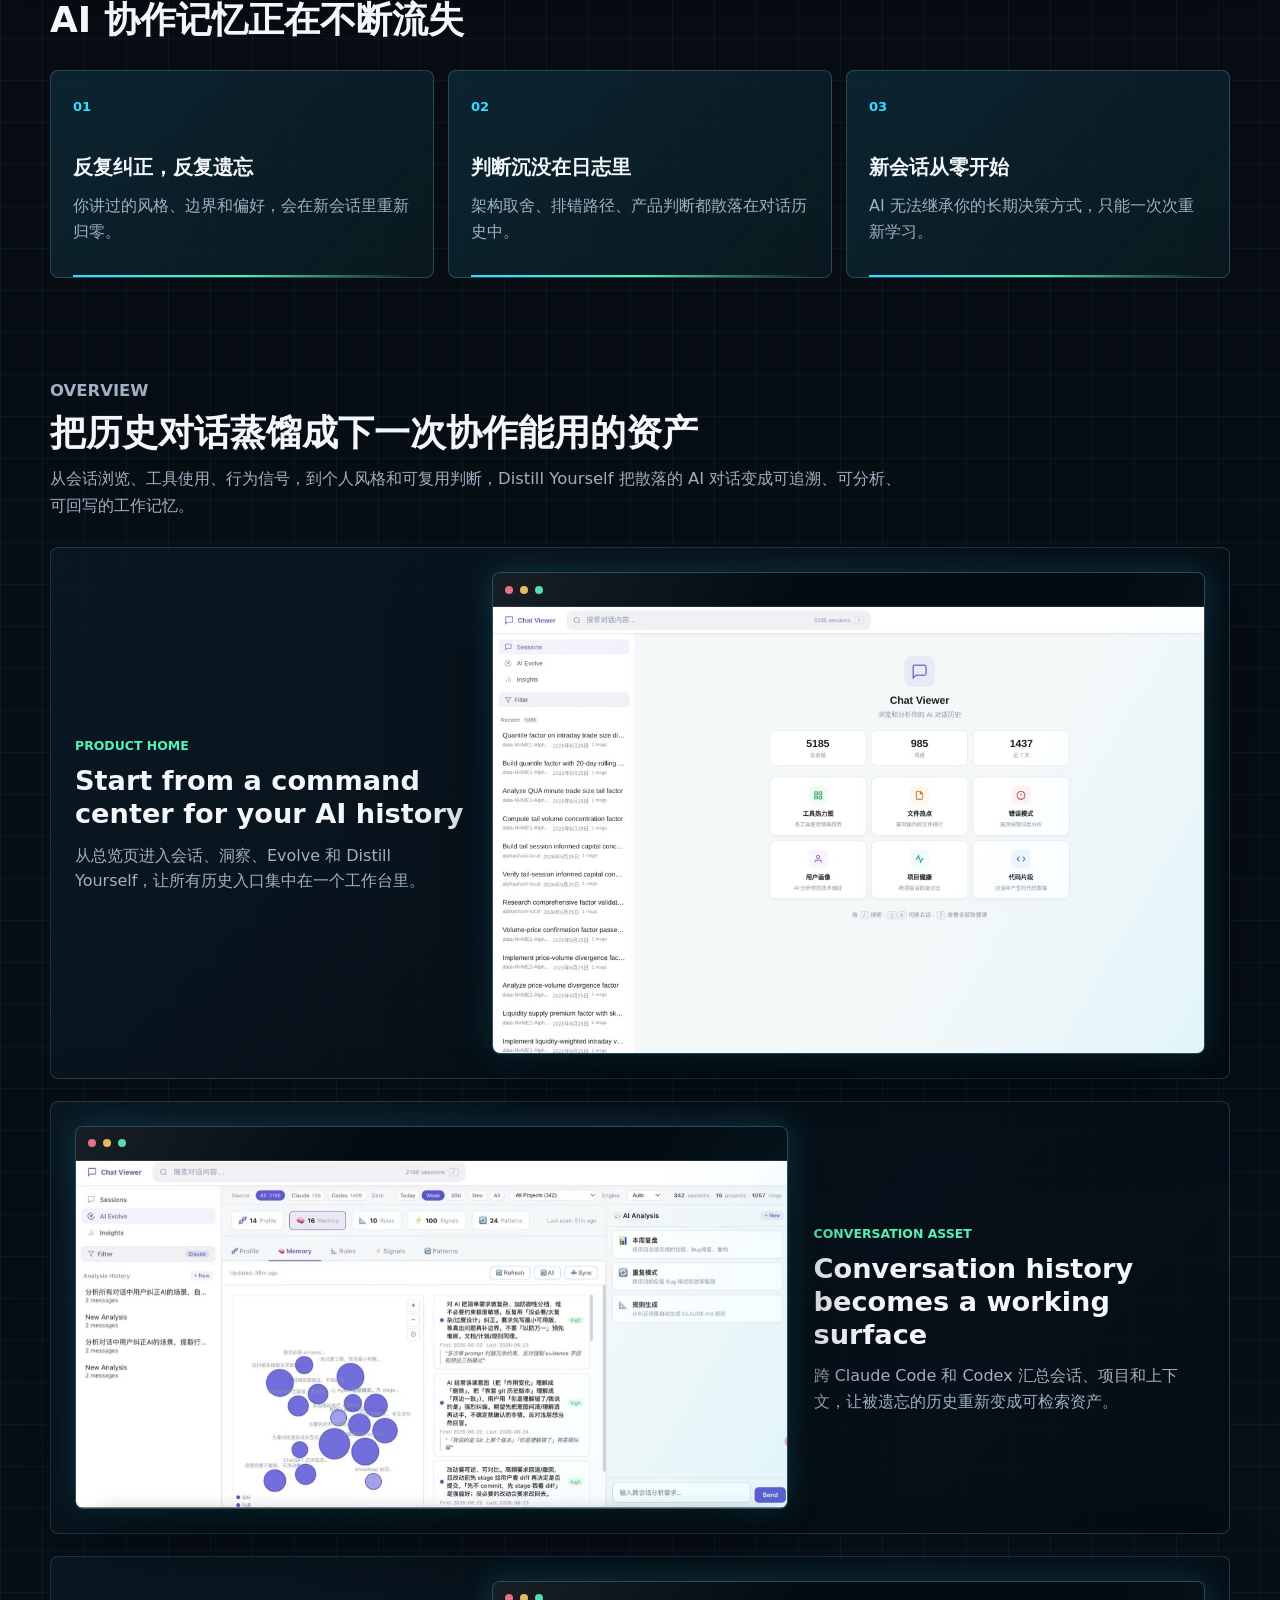
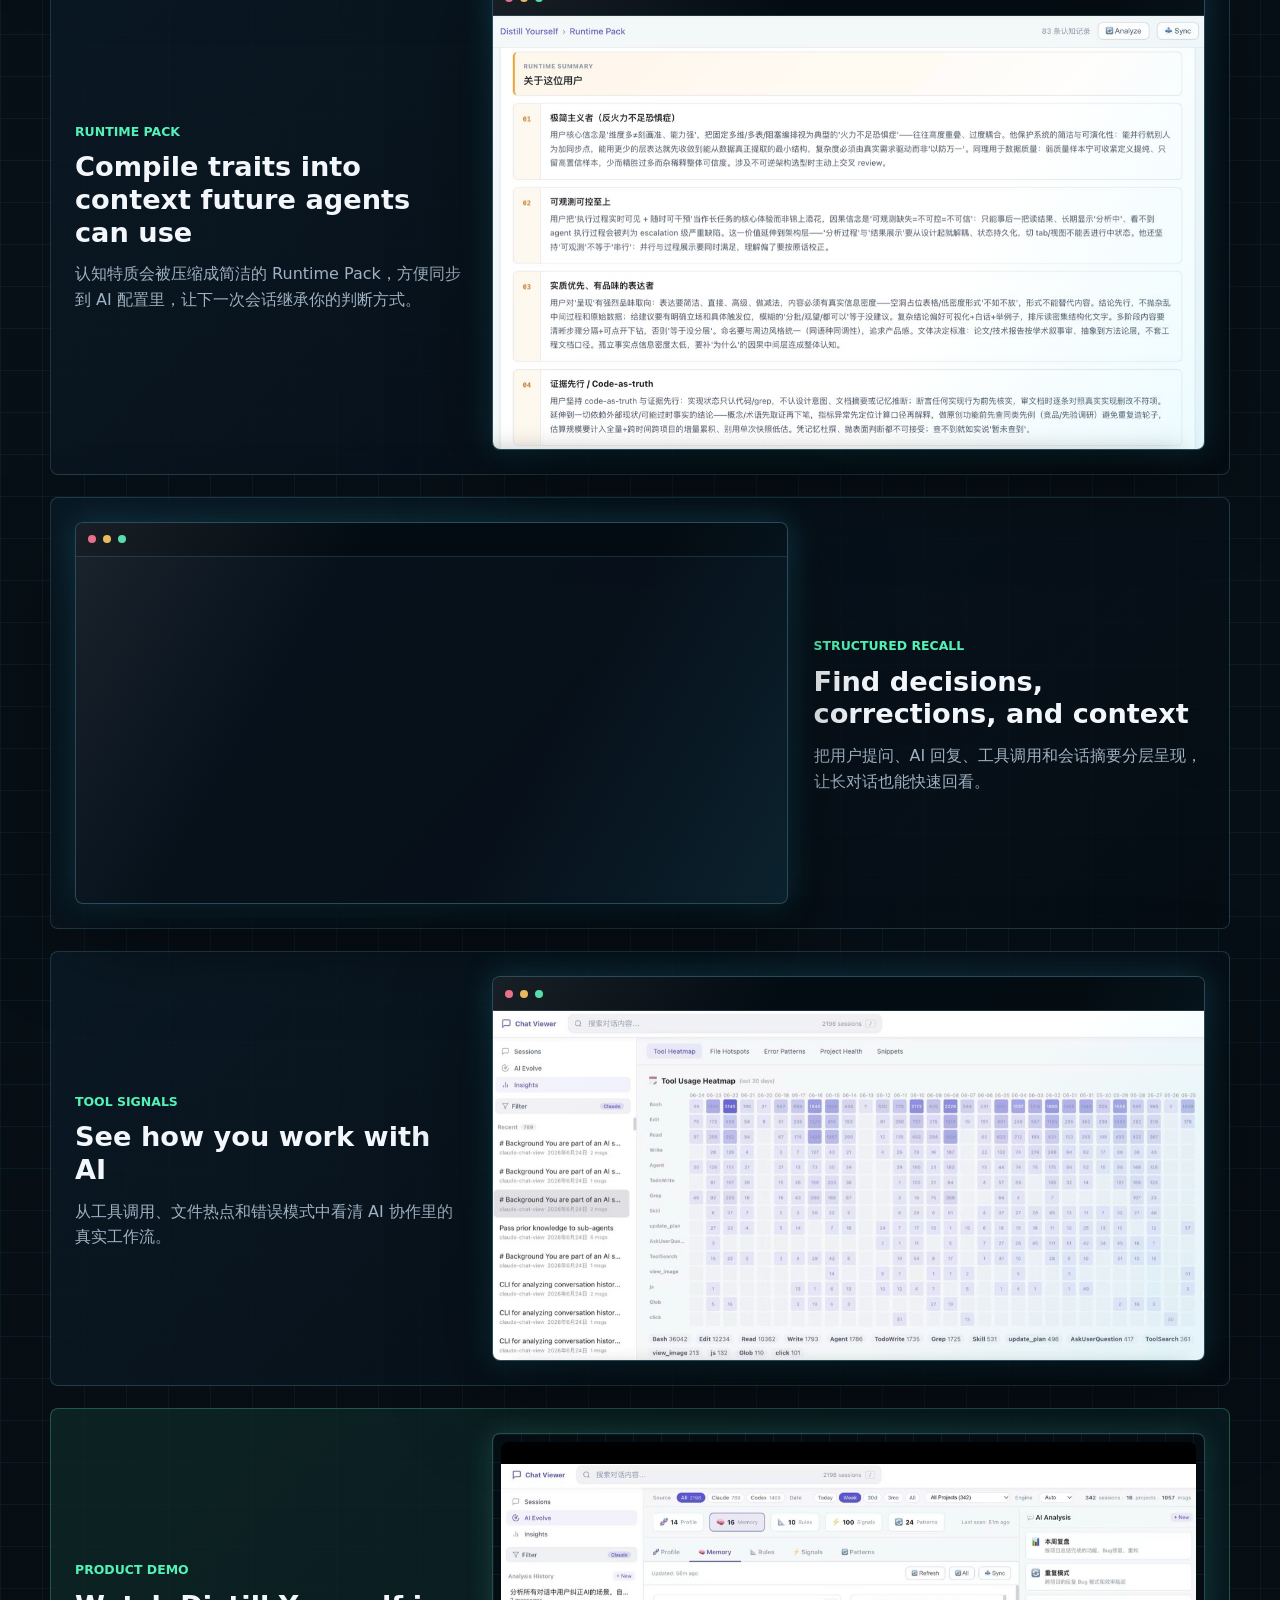
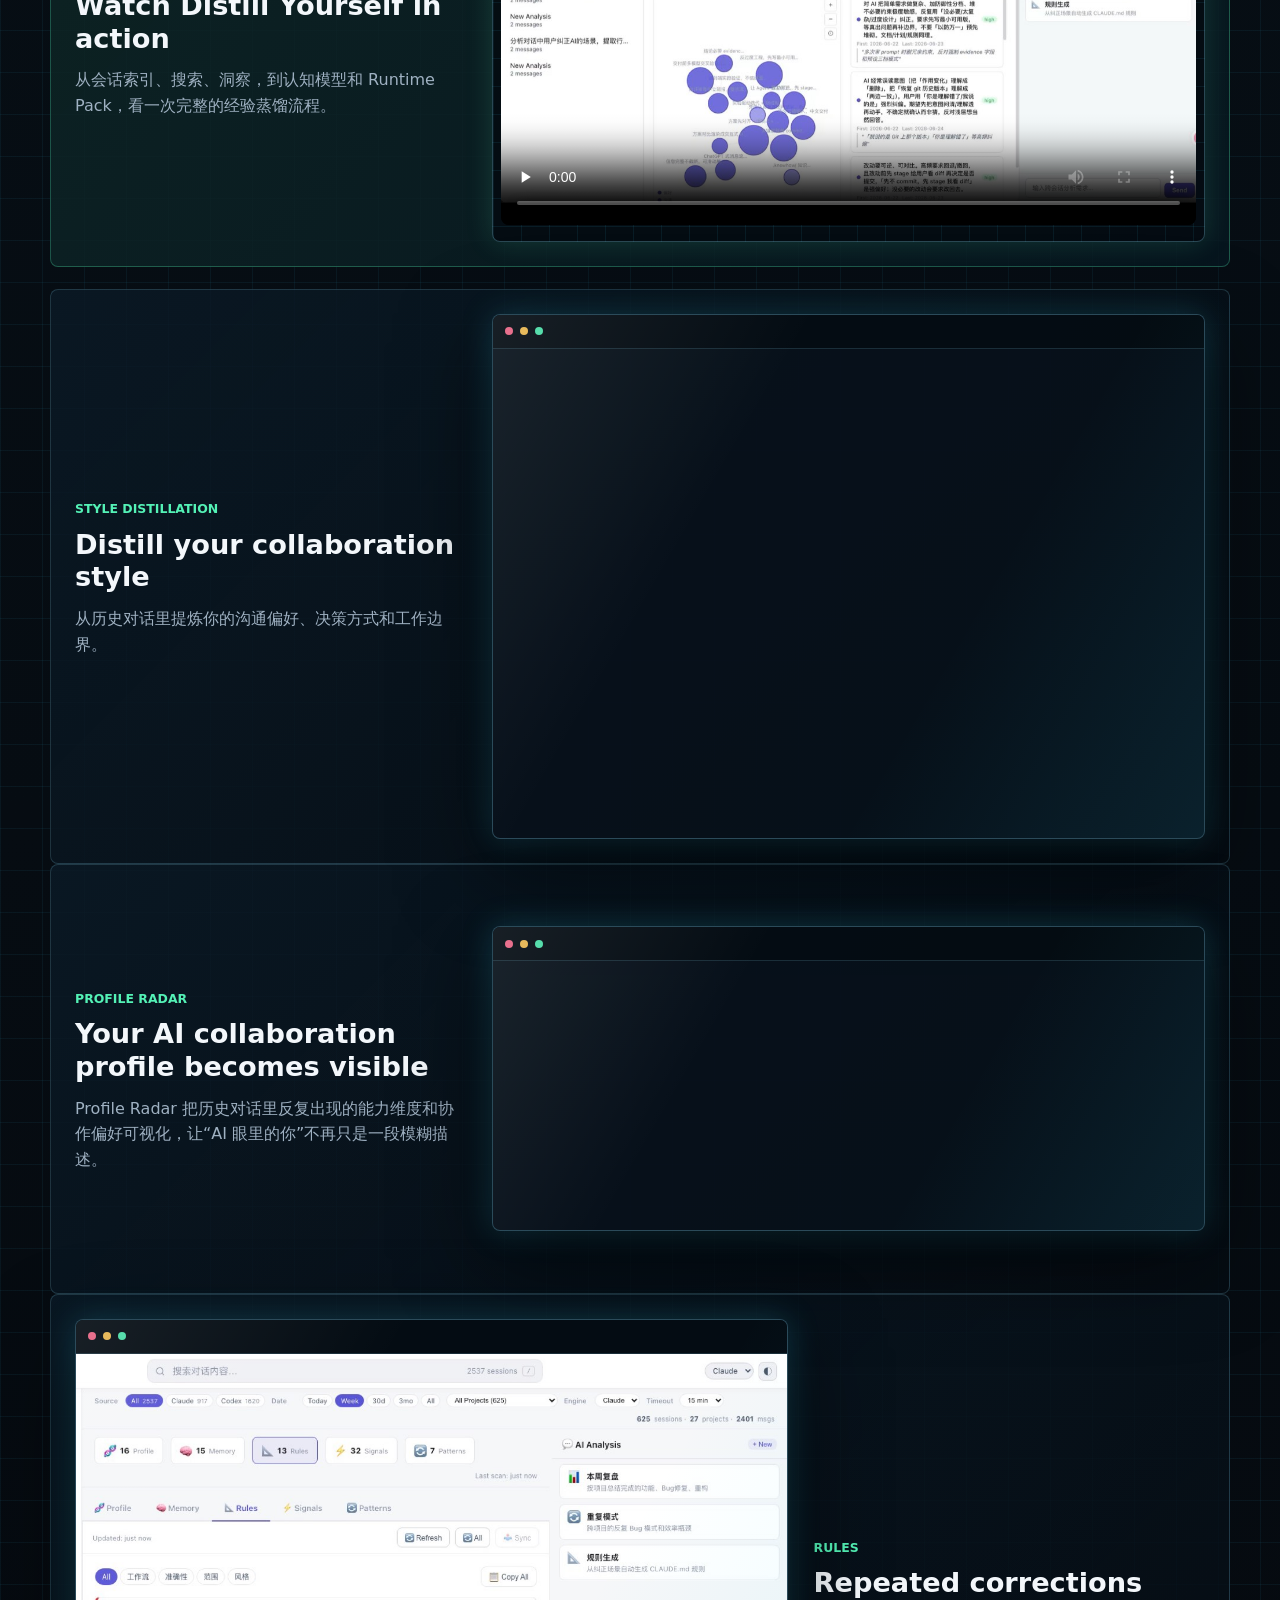
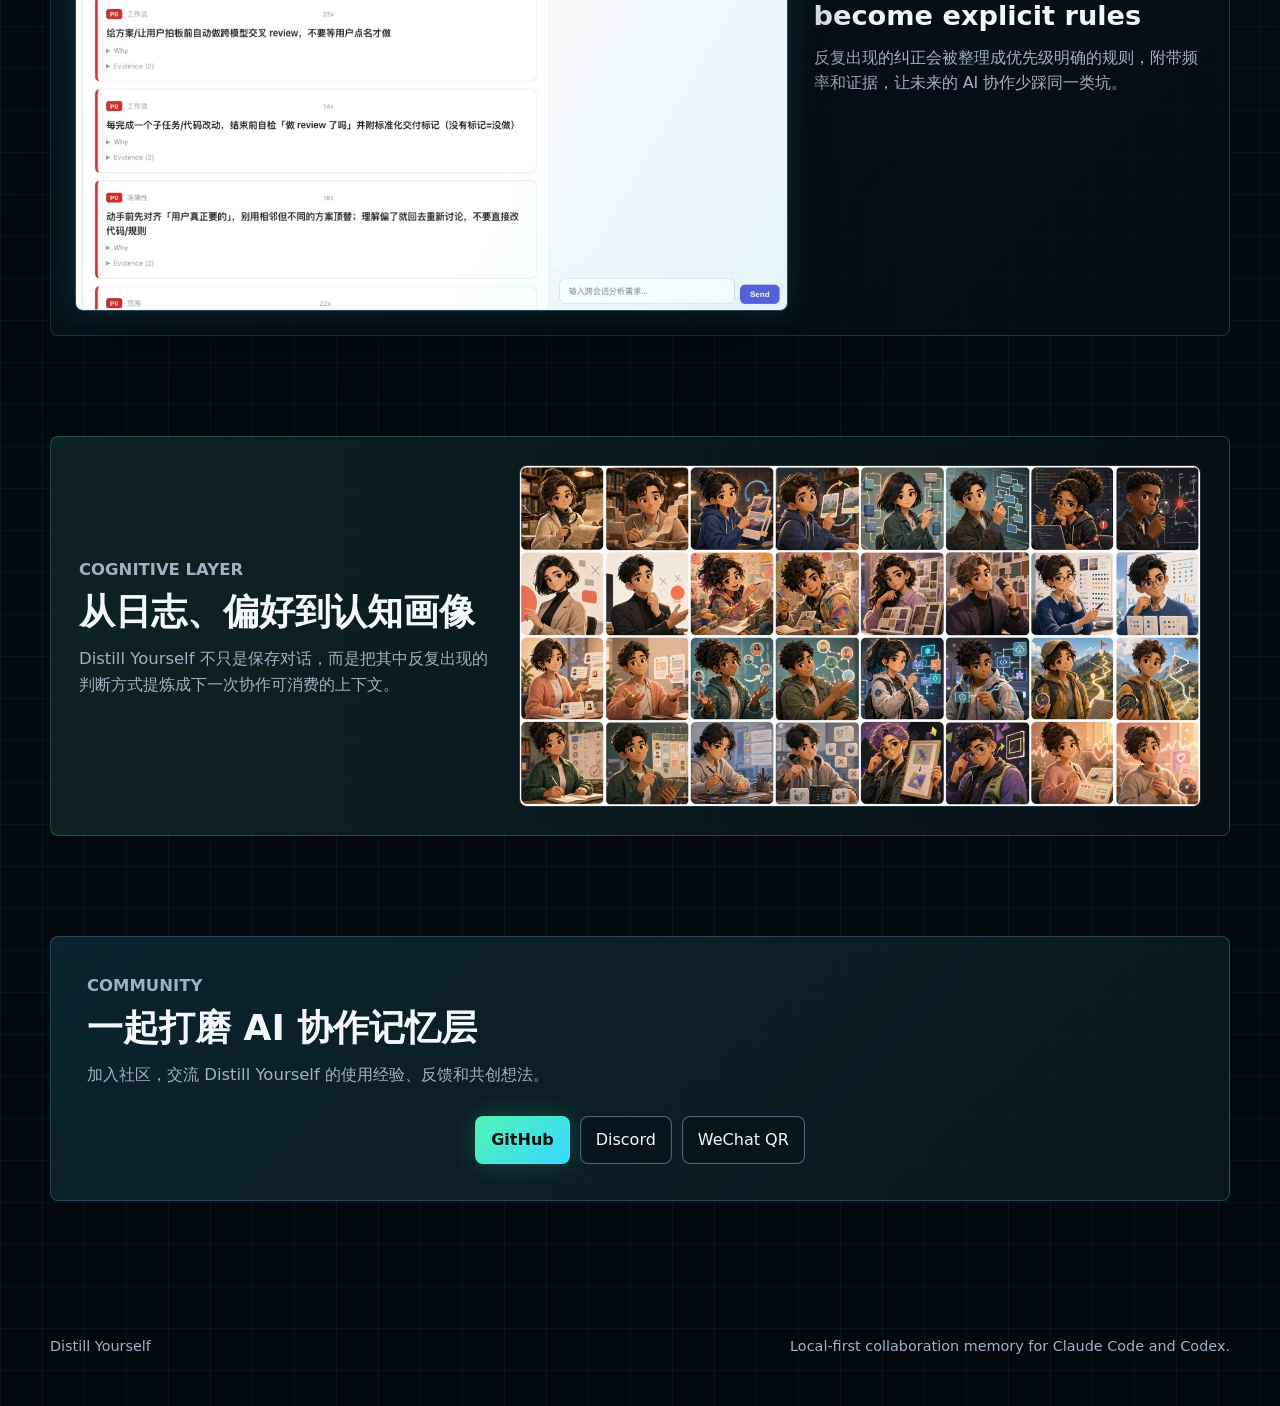
==== commit 0e3d832a: "Merge origin/main into evolve progress recovery Signed-off-by: xnhyacinth <huanxuanliao@gmail.com>" ====
--- a/site/index.html
+++ b/site/index.html
@@ -5,7 +5,774 @@
   <meta name="viewport" content="width=device-width, initial-scale=1">
   <meta name="description" content="Distill Yourself turns forgotten Claude Code and Codex conversations into reusable judgment, decisions, and collaboration memory.">
   <title>Distill Yourself</title>
-  <link rel="stylesheet" href="styles.css">
+  <link rel="preload" as="image" href="assets/digital.jpg" fetchpriority="high">
+  <style>
+:root {
+  color-scheme: dark;
+  --bg: #05080d;
+  --bg-2: #081119;
+  --panel: rgba(8, 18, 28, 0.82);
+  --panel-strong: rgba(10, 24, 36, 0.94);
+  --line: rgba(142, 224, 255, 0.22);
+  --line-strong: rgba(142, 224, 255, 0.42);
+  --text: #f3f7fb;
+  --muted: #9fb1c2;
+  --soft: #d6e5ef;
+  --cyan: #35d9ff;
+  --green: #54f2b6;
+  --amber: #ffc857;
+  --blue: #66a6ff;
+  --violet: #a892ff;
+  --danger: #ff6f91;
+  --shadow-cyan: 0 0 32px rgba(53, 217, 255, 0.22);
+  --shadow-green: 0 0 28px rgba(84, 242, 182, 0.16);
+}
+
+* {
+  box-sizing: border-box;
+}
+
+html {
+  scroll-behavior: smooth;
+}
+
+body {
+  min-height: 100vh;
+  margin: 0;
+  background:
+    linear-gradient(rgba(53, 217, 255, 0.06) 1px, transparent 1px),
+    linear-gradient(90deg, rgba(53, 217, 255, 0.06) 1px, transparent 1px),
+    linear-gradient(180deg, rgba(8, 30, 46, 0.62), transparent 38rem),
+    linear-gradient(180deg, var(--bg), #071017 44%, #05080d);
+  background-size: 42px 42px, 42px 42px, auto, auto;
+  color: var(--text);
+  font-family: Inter, ui-sans-serif, system-ui, -apple-system, BlinkMacSystemFont, "Segoe UI", sans-serif;
+  font-size: 16px;
+  line-height: 1.6;
+  letter-spacing: 0;
+  overflow-x: hidden;
+}
+
+body::before {
+  content: "";
+  position: fixed;
+  inset: 0;
+  pointer-events: none;
+  background:
+    linear-gradient(180deg, transparent, rgba(84, 242, 182, 0.07), transparent),
+    repeating-linear-gradient(180deg, rgba(255, 255, 255, 0.025) 0, rgba(255, 255, 255, 0.025) 1px, transparent 1px, transparent 5px);
+  opacity: 0.42;
+  mix-blend-mode: screen;
+}
+
+a {
+  color: inherit;
+  text-decoration: none;
+}
+
+button,
+input,
+textarea {
+  font: inherit;
+}
+
+button {
+  color: inherit;
+}
+
+img {
+  display: block;
+  max-width: 100%;
+  height: auto;
+}
+
+.page-shell {
+  position: relative;
+  width: min(1180px, calc(100% - 40px));
+  margin: 0 auto;
+}
+
+.site-header {
+  position: sticky;
+  top: 14px;
+  z-index: 20;
+  display: flex;
+  align-items: center;
+  justify-content: space-between;
+  gap: 18px;
+  min-height: 58px;
+  margin: 14px 0 22px;
+  padding: 10px 12px;
+  border: 1px solid var(--line);
+  border-radius: 8px;
+  background: rgba(4, 10, 16, 0.76);
+  box-shadow: 0 18px 50px rgba(0, 0, 0, 0.28);
+  backdrop-filter: blur(18px);
+}
+
+.brand-lockup {
+  display: inline-flex;
+  align-items: center;
+  gap: 10px;
+  min-width: 0;
+  color: var(--soft);
+  font-size: 0.96rem;
+  font-weight: 700;
+}
+
+.brand-mark {
+  display: inline-grid;
+  place-items: center;
+  width: 34px;
+  height: 34px;
+  border: 1px solid rgba(84, 242, 182, 0.55);
+  border-radius: 8px;
+  color: var(--green);
+  background: linear-gradient(135deg, rgba(84, 242, 182, 0.16), rgba(53, 217, 255, 0.08));
+  box-shadow: var(--shadow-green);
+  font-size: 0.74rem;
+}
+
+.nav-links {
+  display: flex;
+  align-items: center;
+  justify-content: flex-end;
+  gap: 8px;
+  flex-wrap: wrap;
+}
+
+.nav-links a {
+  padding: 7px 10px;
+  border: 1px solid transparent;
+  border-radius: 8px;
+  color: var(--muted);
+  font-size: 0.9rem;
+}
+
+.nav-links a:hover,
+.nav-links a:focus-visible {
+  color: var(--text);
+  border-color: var(--line);
+  background: rgba(53, 217, 255, 0.08);
+  outline: none;
+}
+
+.hero-section {
+  position: relative;
+  display: grid;
+  justify-items: center;
+  padding: 68px 0 34px;
+  text-align: center;
+}
+
+.hero-section::before,
+.hero-section::after {
+  content: "";
+  position: absolute;
+  left: 50%;
+  width: 1px;
+  height: 96px;
+  background: linear-gradient(180deg, transparent, var(--cyan), transparent);
+  opacity: 0.55;
+}
+
+.hero-section::before {
+  top: 0;
+}
+
+.hero-section::after {
+  bottom: -34px;
+}
+
+.hero-core {
+  position: relative;
+  display: grid;
+  place-items: center;
+  width: 176px;
+  height: 156px;
+  margin-bottom: 14px;
+}
+
+.core-ring,
+.core-ring span {
+  position: absolute;
+  inset: 0;
+  border: 1px solid rgba(53, 217, 255, 0.24);
+  border-radius: 50%;
+}
+
+.core-ring {
+  transform: rotateX(68deg);
+  box-shadow: inset 0 0 18px rgba(53, 217, 255, 0.14), 0 0 24px rgba(84, 242, 182, 0.16);
+}
+
+.core-ring span:nth-child(1) {
+  inset: 18px 7px;
+  border-color: rgba(84, 242, 182, 0.3);
+}
+
+.core-ring span:nth-child(2) {
+  inset: 36px 22px;
+  border-color: rgba(255, 200, 87, 0.24);
+}
+
+.core-ring span:nth-child(3) {
+  inset: 52px 46px;
+  border-color: rgba(53, 217, 255, 0.34);
+}
+
+.hero-emblem {
+  position: relative;
+  z-index: 2;
+  width: 138px;
+  height: auto;
+  filter: drop-shadow(0 0 20px rgba(53, 217, 255, 0.22));
+}
+
+.eyebrow,
+.feature-kicker {
+  margin: 0;
+  color: var(--green);
+  font-size: 0.78rem;
+  font-weight: 800;
+  text-transform: uppercase;
+}
+
+h1,
+h2,
+h3,
+p {
+  margin-top: 0;
+}
+
+h1 {
+  max-width: 980px;
+  margin-bottom: 14px;
+  font-size: 4.5rem;
+  line-height: 0.98;
+  font-weight: 850;
+  letter-spacing: 0;
+}
+
+.hero-subtitle {
+  width: min(880px, 100%);
+  margin: 0 auto 28px;
+  color: var(--soft);
+  font-size: 1.28rem;
+  line-height: 1.75;
+}
+
+.hero-actions,
+.community-actions {
+  display: flex;
+  justify-content: center;
+  gap: 10px;
+  flex-wrap: wrap;
+  width: 100%;
+}
+
+.action-btn {
+  display: inline-flex;
+  align-items: center;
+  justify-content: center;
+  gap: 8px;
+  min-height: 44px;
+  padding: 10px 15px;
+  border: 1px solid var(--line-strong);
+  border-radius: 8px;
+  background: rgba(8, 18, 28, 0.74);
+  color: var(--text);
+  box-shadow: 0 0 0 1px rgba(255, 255, 255, 0.03) inset;
+  cursor: pointer;
+  transition: transform 160ms ease, border-color 160ms ease, background 160ms ease, box-shadow 160ms ease;
+}
+
+.action-btn:hover,
+.action-btn:focus-visible {
+  transform: translateY(-1px);
+  border-color: rgba(84, 242, 182, 0.72);
+  background: rgba(12, 31, 43, 0.92);
+  box-shadow: var(--shadow-cyan);
+  outline: none;
+}
+
+.action-btn.primary {
+  border-color: rgba(84, 242, 182, 0.72);
+  color: #04110d;
+  background: linear-gradient(135deg, var(--green), var(--cyan));
+  box-shadow: 0 0 24px rgba(84, 242, 182, 0.22);
+  font-weight: 800;
+}
+
+.action-btn.muted {
+  color: #b8c8d6;
+  border-color: rgba(159, 177, 194, 0.24);
+}
+
+.btn-icon {
+  color: currentColor;
+  font-size: 0.75rem;
+}
+
+.signal-tags {
+  display: flex;
+  justify-content: center;
+  gap: 8px;
+  flex-wrap: wrap;
+  margin-top: 26px;
+}
+
+.signal-tags span {
+  padding: 6px 10px;
+  border: 1px solid rgba(53, 217, 255, 0.2);
+  border-radius: 8px;
+  color: var(--muted);
+  background: rgba(53, 217, 255, 0.05);
+  font-size: 0.82rem;
+}
+
+.hero-preview {
+  position: relative;
+  margin: 22px auto 90px;
+}
+
+.screen-frame {
+  position: relative;
+  display: block;
+  width: 100%;
+  padding: 0;
+  overflow: hidden;
+  border: 1px solid rgba(142, 224, 255, 0.28);
+  border-radius: 8px;
+  background: var(--panel);
+  box-shadow: 0 28px 90px rgba(0, 0, 0, 0.52), var(--shadow-cyan);
+  cursor: zoom-in;
+}
+
+.screen-frame::before {
+  content: "";
+  position: absolute;
+  inset: 0;
+  z-index: 1;
+  pointer-events: none;
+  background: linear-gradient(120deg, rgba(255, 255, 255, 0.08), transparent 32%, transparent 64%, rgba(53, 217, 255, 0.09));
+}
+
+.screen-frame img {
+  width: 100%;
+  height: auto;
+}
+
+.large-screen img {
+  border-top: 1px solid rgba(142, 224, 255, 0.16);
+}
+
+.window-bar {
+  display: flex;
+  align-items: center;
+  gap: 7px;
+  height: 34px;
+  padding: 0 12px;
+  border-bottom: 1px solid rgba(142, 224, 255, 0.16);
+  background: rgba(4, 12, 18, 0.9);
+}
+
+.window-bar i {
+  width: 8px;
+  height: 8px;
+  border-radius: 50%;
+  background: var(--danger);
+  opacity: 0.9;
+}
+
+.window-bar i:nth-child(2) {
+  background: var(--amber);
+}
+
+.window-bar i:nth-child(3) {
+  background: var(--green);
+}
+
+.section-block {
+  position: relative;
+  margin-bottom: 100px;
+}
+
+.section-heading {
+  max-width: 760px;
+  margin-bottom: 28px;
+}
+
+.section-heading.wide-heading {
+  max-width: 860px;
+}
+
+.section-heading h2,
+.strip-copy h2 {
+  margin: 8px 0 12px;
+  color: var(--text);
+  font-size: 2.25rem;
+  line-height: 1.18;
+  letter-spacing: 0;
+}
+
+.section-heading p,
+.strip-copy p {
+  color: var(--muted);
+  font-size: 1.03rem;
+}
+
+.problem-grid {
+  display: grid;
+  grid-template-columns: repeat(3, minmax(0, 1fr));
+  gap: 14px;
+}
+
+.problem-card {
+  position: relative;
+  min-height: 208px;
+  padding: 22px;
+  border: 1px solid var(--line);
+  border-radius: 8px;
+  background:
+    linear-gradient(135deg, rgba(53, 217, 255, 0.1), rgba(84, 242, 182, 0.04)),
+    rgba(8, 18, 28, 0.74);
+  overflow: hidden;
+}
+
+.problem-card::after {
+  content: "";
+  position: absolute;
+  left: 22px;
+  right: 22px;
+  bottom: 0;
+  height: 2px;
+  background: linear-gradient(90deg, var(--cyan), var(--green), transparent);
+}
+
+.card-index {
+  color: var(--cyan);
+  font-size: 0.82rem;
+  font-weight: 900;
+}
+
+.problem-card h3 {
+  margin: 38px 0 12px;
+  color: var(--text);
+  font-size: 1.24rem;
+  line-height: 1.25;
+}
+
+.problem-card p {
+  margin: 0;
+  color: var(--muted);
+}
+
+.showcase-stack {
+  display: grid;
+  gap: 22px;
+}
+
+.showcase-item {
+  display: grid;
+  grid-template-columns: minmax(260px, 0.78fr) minmax(0, 1.42fr);
+  align-items: center;
+  gap: 26px;
+  min-height: 430px;
+  padding: 24px;
+  border: 1px solid rgba(142, 224, 255, 0.18);
+  border-radius: 8px;
+  background: linear-gradient(135deg, rgba(11, 26, 38, 0.86), rgba(5, 12, 19, 0.78));
+}
+
+.showcase-item.reverse {
+  grid-template-columns: minmax(0, 1.42fr) minmax(260px, 0.78fr);
+}
+
+.showcase-item.reverse .showcase-copy {
+  order: 2;
+}
+
+.showcase-item.reverse .screen-frame {
+  order: 1;
+}
+
+.showcase-copy h3 {
+  margin: 8px 0 12px;
+  color: var(--text);
+  font-size: 1.7rem;
+  line-height: 1.2;
+  letter-spacing: 0;
+}
+
+.showcase-copy p {
+  margin: 0;
+  color: var(--muted);
+  font-size: 1rem;
+}
+
+.video-frame {
+  position: relative;
+  aspect-ratio: 16 / 9;
+  border: 1px solid rgba(142, 224, 255, 0.28);
+  border-radius: 8px;
+  padding: 8px;
+  background:
+    linear-gradient(rgba(53, 217, 255, 0.08) 1px, transparent 1px),
+    linear-gradient(90deg, rgba(53, 217, 255, 0.08) 1px, transparent 1px),
+    rgba(4, 10, 16, 0.82);
+  background-size: 28px 28px, 28px 28px, auto;
+  box-shadow: var(--shadow-green);
+}
+
+.video-frame video {
+  width: 100%;
+  height: 100%;
+  border-radius: 8px;
+  background: #000;
+  object-fit: contain;
+}
+
+.video-showcase {
+  border-color: rgba(84, 242, 182, 0.28);
+  background:
+    linear-gradient(135deg, rgba(84, 242, 182, 0.1), rgba(53, 217, 255, 0.05)),
+    rgba(5, 12, 19, 0.86);
+}
+
+.cognitive-strip {
+  display: grid;
+  grid-template-columns: minmax(0, 0.75fr) minmax(0, 1.25fr);
+  align-items: center;
+  gap: 30px;
+  padding: 28px;
+  border: 1px solid rgba(84, 242, 182, 0.24);
+  border-radius: 8px;
+  background:
+    linear-gradient(90deg, rgba(84, 242, 182, 0.09), transparent),
+    rgba(7, 16, 24, 0.86);
+}
+
+.cognitive-strip img {
+  width: 100%;
+  border: 1px solid rgba(142, 224, 255, 0.18);
+  border-radius: 8px;
+}
+
+.community-section {
+  padding: 36px;
+  border: 1px solid rgba(142, 224, 255, 0.22);
+  border-radius: 8px;
+  background:
+    linear-gradient(135deg, rgba(53, 217, 255, 0.12), rgba(84, 242, 182, 0.06)),
+    rgba(5, 12, 19, 0.88);
+}
+
+.site-footer {
+  display: flex;
+  justify-content: space-between;
+  gap: 16px;
+  flex-wrap: wrap;
+  padding: 34px 0 48px;
+  color: var(--muted);
+  font-size: 0.9rem;
+}
+
+.modal-backdrop {
+  position: fixed;
+  inset: 0;
+  z-index: 80;
+  display: grid;
+  place-items: center;
+  padding: 22px;
+  background: rgba(2, 6, 10, 0.82);
+  backdrop-filter: blur(14px);
+}
+
+.modal-backdrop[hidden] {
+  display: none;
+}
+
+.modal-card,
+.lightbox-card {
+  position: relative;
+  width: min(420px, 100%);
+  max-height: calc(100vh - 44px);
+  padding: 24px;
+  border: 1px solid rgba(142, 224, 255, 0.35);
+  border-radius: 8px;
+  background: var(--panel-strong);
+  box-shadow: 0 30px 90px rgba(0, 0, 0, 0.62), var(--shadow-cyan);
+  overflow: auto;
+}
+
+.modal-card h2 {
+  margin: 0 44px 8px 0;
+  font-size: 1.4rem;
+}
+
+.modal-card p {
+  color: var(--muted);
+}
+
+.modal-card img {
+  width: min(260px, 100%);
+  margin: 18px auto 0;
+  border-radius: 8px;
+}
+
+.lightbox-card {
+  width: min(1120px, 100%);
+  padding: 14px;
+}
+
+.lightbox-card img {
+  width: 100%;
+  max-height: calc(100vh - 96px);
+  object-fit: contain;
+  border-radius: 8px;
+}
+
+.modal-close {
+  position: absolute;
+  top: 12px;
+  right: 12px;
+  display: grid;
+  place-items: center;
+  width: 34px;
+  height: 34px;
+  border: 1px solid rgba(142, 224, 255, 0.25);
+  border-radius: 8px;
+  background: rgba(255, 255, 255, 0.04);
+  cursor: pointer;
+}
+
+.modal-close:hover,
+.modal-close:focus-visible {
+  border-color: var(--green);
+  outline: none;
+}
+
+.toast {
+  position: fixed;
+  right: 22px;
+  bottom: 22px;
+  z-index: 100;
+  max-width: min(360px, calc(100% - 44px));
+  padding: 12px 14px;
+  border: 1px solid rgba(84, 242, 182, 0.35);
+  border-radius: 8px;
+  background: rgba(5, 16, 22, 0.96);
+  color: var(--soft);
+  box-shadow: var(--shadow-green);
+}
+
+.toast[hidden] {
+  display: none;
+}
+
+@media (max-width: 980px) {
+  .page-shell {
+    width: min(100% - 28px, 760px);
+  }
+
+  h1 {
+    font-size: 3.3rem;
+  }
+
+  .hero-subtitle {
+    font-size: 1.12rem;
+  }
+
+  .problem-grid,
+  .cognitive-strip,
+  .showcase-item,
+  .showcase-item.reverse {
+    grid-template-columns: 1fr;
+  }
+
+  .showcase-item.reverse .showcase-copy,
+  .showcase-item.reverse .screen-frame {
+    order: initial;
+  }
+
+  .showcase-item {
+    min-height: auto;
+  }
+
+}
+
+@media (max-width: 680px) {
+  body {
+    font-size: 15px;
+  }
+
+  .page-shell {
+    width: min(100% - 20px, 520px);
+  }
+
+  .site-header {
+    position: relative;
+    top: auto;
+    align-items: flex-start;
+    flex-direction: column;
+  }
+
+  .nav-links {
+    width: 100%;
+    justify-content: flex-start;
+  }
+
+  .hero-section {
+    padding-top: 34px;
+  }
+
+  .hero-core {
+    width: 142px;
+    height: 126px;
+  }
+
+  .hero-emblem {
+    width: 112px;
+  }
+
+  h1 {
+    font-size: 2.55rem;
+  }
+
+  .hero-subtitle {
+    font-size: 1rem;
+    line-height: 1.68;
+  }
+
+  .action-btn {
+    width: 100%;
+  }
+
+  .hero-preview {
+    margin-bottom: 64px;
+  }
+
+  .section-block {
+    margin-bottom: 68px;
+  }
+
+  .section-heading h2,
+  .strip-copy h2 {
+    font-size: 1.72rem;
+  }
+
+  .showcase-item,
+  .community-section,
+  .cognitive-strip {
+    padding: 18px;
+  }
+
+  .showcase-copy h3 {
+    font-size: 1.34rem;
+  }
+}
+  </style>
 </head>
 <body>
   <div class="page-shell">
@@ -29,7 +796,7 @@
             <span></span>
             <span></span>
           </div>
-          <img class="hero-emblem" src="assets/digital.png" alt="Distill Yourself digital core" decoding="async">
+          <img class="hero-emblem" src="assets/digital.jpg" alt="Distill Yourself digital core" width="374" height="318" fetchpriority="high" decoding="async">
         </div>
 
         <h1 id="hero-title">Distill Yourself</h1>
@@ -74,9 +841,9 @@
       </section>
 
       <section class="hero-preview" aria-label="Cognitive model screenshot">
-        <button class="screen-frame large-screen" type="button" data-lightbox="assets/twin-cognitive-model.png" aria-label="Open cognitive model screenshot">
+        <button class="screen-frame large-screen" type="button" data-lightbox="assets/twin-cognitive-model.jpg" aria-label="Open cognitive model screenshot">
           <span class="window-bar" aria-hidden="true"><i></i><i></i><i></i></span>
-          <img src="assets/twin-cognitive-model.png" alt="Distill Yourself cognitive model showing avatar, evidence events, judgment cards, and cognitive traits" decoding="async">
+          <img src="assets/twin-cognitive-model.jpg" alt="Distill Yourself cognitive model showing avatar, evidence events, judgment cards, and cognitive traits" width="1200" height="768" decoding="async">
         </button>
       </section>
 
@@ -118,9 +885,9 @@
               <h3>Start from a command center for your AI history</h3>
               <p>从总览页进入会话、洞察、Evolve 和 Distill Yourself，让所有历史入口集中在一个工作台里。</p>
             </div>
-            <button class="screen-frame" type="button" data-lightbox="assets/home.png" aria-label="Open product home screenshot">
+            <button class="screen-frame" type="button" data-lightbox="assets/home.jpg" aria-label="Open product home screenshot">
               <span class="window-bar" aria-hidden="true"><i></i><i></i><i></i></span>
-              <img src="assets/home.png" alt="Distill Yourself home overview showing sessions and analysis entry points" loading="lazy" decoding="async">
+              <img src="assets/home.jpg" alt="Distill Yourself home overview showing sessions and analysis entry points" width="1200" height="752" loading="lazy" decoding="async">
             </button>
           </article>
 
@@ -130,9 +897,9 @@
               <h3>Conversation history becomes a working surface</h3>
               <p>跨 Claude Code 和 Codex 汇总会话、项目和上下文，让被遗忘的历史重新变成可检索资产。</p>
             </div>
-            <button class="screen-frame" type="button" data-lightbox="assets/overview.png" aria-label="Open overview screenshot">
+            <button class="screen-frame" type="button" data-lightbox="assets/overview.jpg" aria-label="Open overview screenshot">
               <span class="window-bar" aria-hidden="true"><i></i><i></i><i></i></span>
-              <img src="assets/overview.png" alt="Overview dashboard screenshot" loading="lazy" decoding="async">
+              <img src="assets/overview.jpg" alt="Overview dashboard screenshot" width="1200" height="586" loading="lazy" decoding="async">
             </button>
           </article>
 
@@ -142,9 +909,9 @@
               <h3>Compile traits into context future agents can use</h3>
               <p>认知特质会被压缩成简洁的 Runtime Pack，方便同步到 AI 配置里，让下一次会话继承你的判断方式。</p>
             </div>
-            <button class="screen-frame" type="button" data-lightbox="assets/twin-runtime-pack.png" aria-label="Open runtime pack screenshot">
+            <button class="screen-frame" type="button" data-lightbox="assets/twin-runtime-pack.jpg" aria-label="Open runtime pack screenshot">
               <span class="window-bar" aria-hidden="true"><i></i><i></i><i></i></span>
-              <img src="assets/twin-runtime-pack.png" alt="Runtime Pack screenshot showing cognitive traits compiled into a developer profile" loading="lazy" decoding="async">
+              <img src="assets/twin-runtime-pack.jpg" alt="Runtime Pack screenshot showing cognitive traits compiled into a developer profile" width="1200" height="732" loading="lazy" decoding="async">
             </button>
           </article>
 
@@ -156,7 +923,7 @@
             </div>
             <button class="screen-frame" type="button" data-lightbox="assets/session.jpg" aria-label="Open conversation session screenshot">
               <span class="window-bar" aria-hidden="true"><i></i><i></i><i></i></span>
-              <img src="assets/session.jpg" alt="Conversation session detail screenshot" loading="lazy" decoding="async">
+              <img src="assets/session.jpg" alt="Conversation session detail screenshot" width="1200" height="585" loading="lazy" decoding="async">
             </button>
           </article>
 
@@ -166,9 +933,9 @@
               <h3>See how you work with AI</h3>
               <p>从工具调用、文件热点和错误模式中看清 AI 协作里的真实工作流。</p>
             </div>
-            <button class="screen-frame" type="button" data-lightbox="assets/tool_use.png" aria-label="Open tool use screenshot">
+            <button class="screen-frame" type="button" data-lightbox="assets/tool_use.jpg" aria-label="Open tool use screenshot">
               <span class="window-bar" aria-hidden="true"><i></i><i></i><i></i></span>
-              <img src="assets/tool_use.png" alt="Tool use analytics screenshot" loading="lazy" decoding="async">
+              <img src="assets/tool_use.jpg" alt="Tool use analytics screenshot" width="1200" height="589" loading="lazy" decoding="async">
             </button>
           </article>
 
@@ -179,7 +946,7 @@
               <p>从会话索引、搜索、洞察，到认知模型和 Runtime Pack，看一次完整的经验蒸馏流程。</p>
             </div>
             <div class="video-frame" aria-label="Distill Yourself product demo video">
-              <video controls preload="metadata" playsinline>
+              <video controls preload="none" poster="assets/overview.jpg" playsinline>
                 <source src="assets/demo.mp4" type="video/mp4">
                 Your browser does not support the video tag.
               </video>
@@ -192,9 +959,9 @@
               <h3>Distill your collaboration style</h3>
               <p>从历史对话里提炼你的沟通偏好、决策方式和工作边界。</p>
             </div>
-            <button class="screen-frame" type="button" data-lightbox="assets/style.png" aria-label="Open style screenshot">
+            <button class="screen-frame" type="button" data-lightbox="assets/style.jpg" aria-label="Open style screenshot">
               <span class="window-bar" aria-hidden="true"><i></i><i></i><i></i></span>
-              <img src="assets/style.png" alt="Style distillation screenshot" loading="lazy" decoding="async">
+              <img src="assets/style.jpg" alt="Style distillation screenshot" width="1200" height="826" loading="lazy" decoding="async">
             </button>
           </article>
         </div>
@@ -207,7 +974,7 @@
             </div>
             <button class="screen-frame" type="button" data-lightbox="assets/profile-radar.png" aria-label="Open profile radar screenshot">
               <span class="window-bar" aria-hidden="true"><i></i><i></i><i></i></span>
-              <img src="assets/profile-radar.png" alt="Profile radar screenshot" loading="lazy" decoding="async">
+              <img src="assets/profile-radar.png" alt="Profile radar screenshot" width="1400" height="529" loading="lazy" decoding="async">
             </button>
           </article>
 
@@ -217,9 +984,9 @@
               <h3>Repeated corrections become explicit rules</h3>
               <p>反复出现的纠正会被整理成优先级明确的规则，附带频率和证据，让未来的 AI 协作少踩同一类坑。</p>
             </div>
-            <button class="screen-frame" type="button" data-lightbox="assets/evolve-rules.png" aria-label="Open evolve rules screenshot">
+            <button class="screen-frame" type="button" data-lightbox="assets/evolve-rules.jpg" aria-label="Open evolve rules screenshot">
               <span class="window-bar" aria-hidden="true"><i></i><i></i><i></i></span>
-              <img src="assets/evolve-rules.png" alt="Evolve rules screenshot" loading="lazy" decoding="async">
+              <img src="assets/evolve-rules.jpg" alt="Evolve rules screenshot" width="1200" height="939" loading="lazy" decoding="async">
             </button>
           </article>
       </section>
@@ -230,7 +997,7 @@
           <h2>从日志、偏好到认知画像</h2>
           <p>Distill Yourself 不只是保存对话，而是把其中反复出现的判断方式提炼成下一次协作可消费的上下文。</p>
         </div>
-        <img src="assets/persona-contact-sheet.png" alt="Cognitive avatar contact sheet" loading="lazy" decoding="async">
+        <img src="assets/persona-contact-sheet.jpg" alt="Cognitive avatar contact sheet" width="1200" height="600" loading="lazy" decoding="async">
       </section>
 
       <section id="community" class="section-block community-section" aria-labelledby="community-title">
@@ -258,7 +1025,7 @@
       <button class="modal-close" type="button" data-close-modal aria-label="Close WeChat QR">×</button>
       <h2 id="wechat-title">WeChat Community</h2>
       <p>扫码加入社区，交流 Distill Yourself 的使用经验、反馈和共创想法。</p>
-      <img src="assets/wechat.png" alt="WeChat community QR code" loading="lazy" decoding="async">
+      <img src="assets/wechat.png" alt="WeChat community QR code" width="885" height="1488" loading="lazy" decoding="async">
     </div>
   </div>
 
